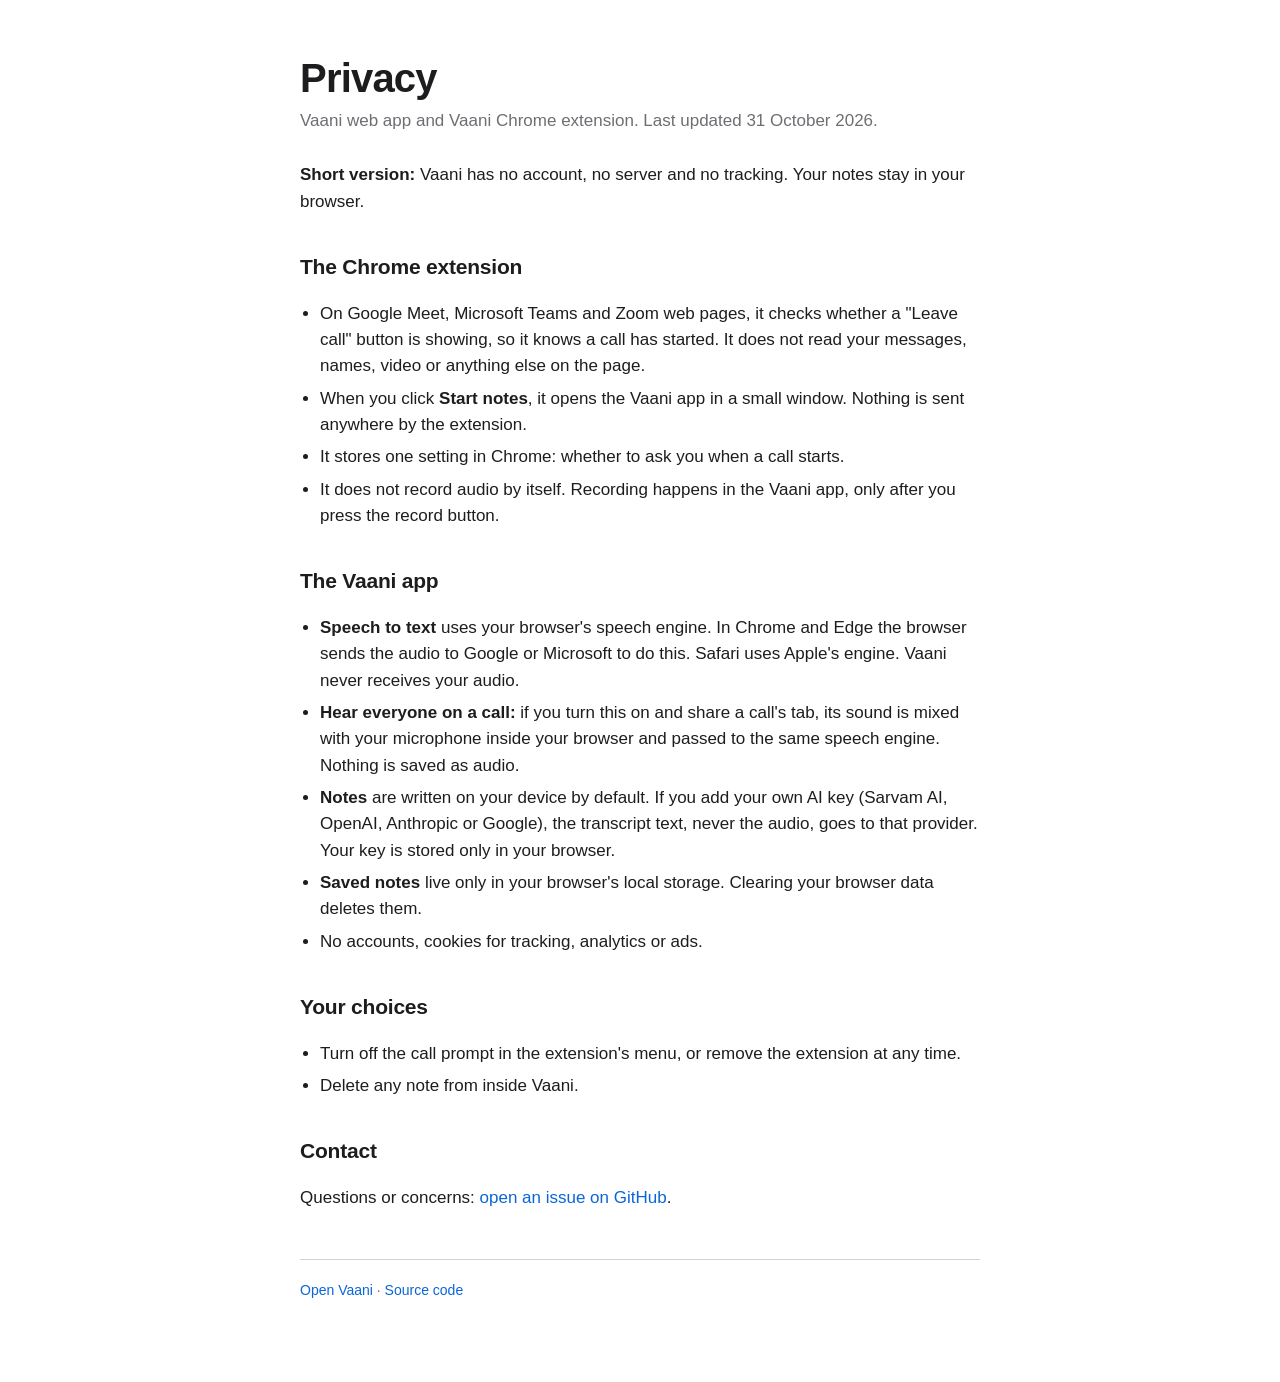
==== privacy.html @ 6e024aa8 "README: Chrome extension section, privacy page privacy.html is served at pradeep411.github.io/vaani/" ====
<!doctype html>
<html lang="en">
<head>
<meta charset="utf-8">
<meta name="viewport" content="width=device-width, initial-scale=1">
<title>Vaani Privacy</title>
<meta name="description" content="What the Vaani app and Chrome extension do with your data: no account, no server, no tracking.">
<link rel="icon" href="icons/icon.svg" type="image/svg+xml">
<style>
:root{--bg:#fff;--fg:#1d1d1f;--fg2:#6e6e73;--line:#d2d2d7;--tint:#0A66D8;color-scheme:light}
@media (prefers-color-scheme:dark){:root:not([data-theme="light"]){--bg:#000;--fg:#f5f5f7;--fg2:#a1a1a6;--line:#38383a;--tint:#3B8BFF;color-scheme:dark}}
:root[data-theme="dark"]{--bg:#000;--fg:#f5f5f7;--fg2:#a1a1a6;--line:#38383a;--tint:#3B8BFF;color-scheme:dark}
body{margin:0;background:var(--bg);color:var(--fg);font:400 17px/1.55 -apple-system,BlinkMacSystemFont,"SF Pro Text","Segoe UI",Roboto,sans-serif}
main{max-width:680px;margin:0 auto;padding:56px max(20px,env(safe-area-inset-right,0px)) 80px max(20px,env(safe-area-inset-left,0px))}
h1{font-size:40px;line-height:1.1;letter-spacing:-.02em;margin:0 0 8px;text-wrap:balance}
h2{font-size:21px;letter-spacing:-.01em;margin:36px 0 8px}
p,li{color:var(--fg)}.sub{color:var(--fg2);margin:0 0 28px}
ul{padding-left:20px}li{margin:6px 0}
a{color:var(--tint);text-decoration:none}a:hover{text-decoration:underline}
footer{margin-top:48px;padding-top:20px;border-top:1px solid var(--line);color:var(--fg2);font-size:14px}
</style>
</head>
<body>
<main>
<h1>Privacy</h1>
<p class="sub">Vaani web app and Vaani Chrome extension. Last updated 31 October 2026.</p>

<p><b>Short version:</b> Vaani has no account, no server and no tracking. Your notes stay in your browser.</p>

<h2>The Chrome extension</h2>
<ul>
<li>On Google Meet, Microsoft Teams and Zoom web pages, it checks whether a "Leave call" button is showing, so it knows a call has started. It does not read your messages, names, video or anything else on the page.</li>
<li>When you click <b>Start notes</b>, it opens the Vaani app in a small window. Nothing is sent anywhere by the extension.</li>
<li>It stores one setting in Chrome: whether to ask you when a call starts.</li>
<li>It does not record audio by itself. Recording happens in the Vaani app, only after you press the record button.</li>
</ul>

<h2>The Vaani app</h2>
<ul>
<li><b>Speech to text</b> uses your browser's speech engine. In Chrome and Edge the browser sends the audio to Google or Microsoft to do this. Safari uses Apple's engine. Vaani never receives your audio.</li>
<li><b>Hear everyone on a call:</b> if you turn this on and share a call's tab, its sound is mixed with your microphone inside your browser and passed to the same speech engine. Nothing is saved as audio.</li>
<li><b>Notes</b> are written on your device by default. If you add your own AI key (Sarvam AI, OpenAI, Anthropic or Google), the transcript text, never the audio, goes to that provider. Your key is stored only in your browser.</li>
<li><b>Saved notes</b> live only in your browser's local storage. Clearing your browser data deletes them.</li>
<li>No accounts, cookies for tracking, analytics or ads.</li>
</ul>

<h2>Your choices</h2>
<ul>
<li>Turn off the call prompt in the extension's menu, or remove the extension at any time.</li>
<li>Delete any note from inside Vaani.</li>
</ul>

<h2>Contact</h2>
<p>Questions or concerns: <a href="https://github.com/Pradeep411/vaani/issues" target="_blank" rel="noopener">open an issue on GitHub</a>.</p>

<footer><a href="./">Open Vaani</a> · <a href="https://github.com/Pradeep411/vaani" target="_blank" rel="noopener">Source code</a></footer>
</main>
</body>
</html>
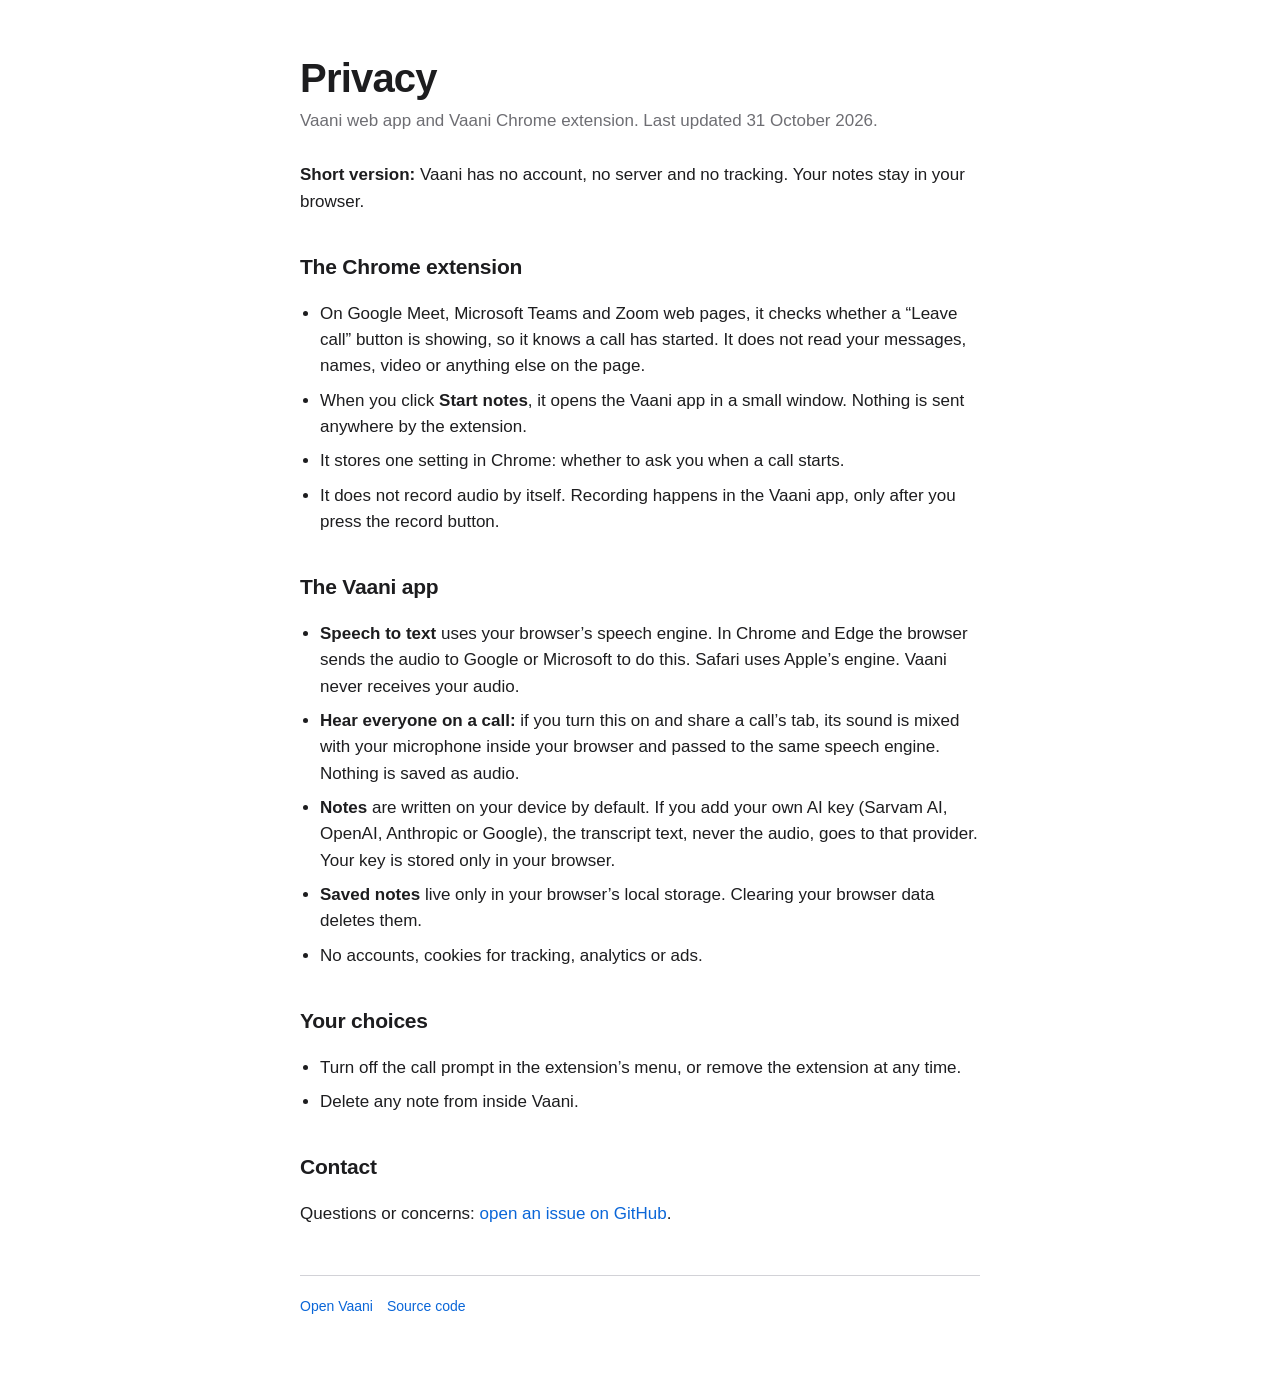
==== commit 0760dfa0: "Redesigned home: timeline to-dos, Ask, folders, follow-ups, crash recovery New home with a calm side" ====
--- a/privacy.html
+++ b/privacy.html
@@ -7,16 +7,21 @@
 <meta name="description" content="What the Vaani app and Chrome extension do with your data: no account, no server, no tracking.">
 <link rel="icon" href="icons/icon.svg" type="image/svg+xml">
 <style>
-:root{--bg:#fff;--fg:#1d1d1f;--fg2:#6e6e73;--line:#d2d2d7;--tint:#0A66D8;color-scheme:light}
-@media (prefers-color-scheme:dark){:root:not([data-theme="light"]){--bg:#000;--fg:#f5f5f7;--fg2:#a1a1a6;--line:#38383a;--tint:#3B8BFF;color-scheme:dark}}
-:root[data-theme="dark"]{--bg:#000;--fg:#f5f5f7;--fg2:#a1a1a6;--line:#38383a;--tint:#3B8BFF;color-scheme:dark}
+/* Hallmark · checked form · genre mm · shape: legal page, one column of plain prose · surface: absolute (iOS paper, #FFF light and #000 dark, the same as the app) · posture: restrained · nav: none · footer: two links · copy: plain sentence case */
+/* Hallmark · waive 7b · surface: absolute is stamped and every text pair passes 4.5:1 · the dark page is true black to match the app */
+/* Hallmark · dismissed 44b · a legal page has no hero to fill the fold · dismissed 44d · same reason · dismissed 58 · the policy needs every line it has */
+:root{--bg:#FFFFFF;--fg:#1D1D1F;--fg2:#6E6E73;--line:#D2D2D7;--tint:#0A66D8;color-scheme:light}
+@media (prefers-color-scheme:dark){:root:not([data-theme="light"]){--bg:#000000;--fg:#F5F5F7;--fg2:#A1A1A6;--line:#38383A;--tint:#3B8BFF;color-scheme:dark}}
+:root[data-theme="dark"]{--bg:#000000;--fg:#F5F5F7;--fg2:#A1A1A6;--line:#38383A;--tint:#3B8BFF;color-scheme:dark}
+html,body{overflow-x:clip}
 body{margin:0;background:var(--bg);color:var(--fg);font:400 17px/1.55 -apple-system,BlinkMacSystemFont,"SF Pro Text","Segoe UI",Roboto,sans-serif}
 main{max-width:680px;margin:0 auto;padding:56px max(20px,env(safe-area-inset-right,0px)) 80px max(20px,env(safe-area-inset-left,0px))}
 h1{font-size:40px;line-height:1.1;letter-spacing:-.02em;margin:0 0 8px;text-wrap:balance}
 h2{font-size:21px;letter-spacing:-.01em;margin:36px 0 8px}
 p,li{color:var(--fg)}.sub{color:var(--fg2);margin:0 0 28px}
-ul{padding-left:20px}li{margin:6px 0}
-a{color:var(--tint);text-decoration:none}a:hover{text-decoration:underline}
+ul{padding-left:20px}li{margin:8px 0}
+a{color:var(--tint);text-decoration:none;border-radius:4px}a:hover{text-decoration:underline}a:active{opacity:.7}
+a:focus-visible{outline:2px solid var(--tint);outline-offset:2px}
 footer{margin-top:48px;padding-top:20px;border-top:1px solid var(--line);color:var(--fg2);font-size:14px}
 </style>
 </head>
@@ -29,7 +34,7 @@
 
 <h2>The Chrome extension</h2>
 <ul>
-<li>On Google Meet, Microsoft Teams and Zoom web pages, it checks whether a "Leave call" button is showing, so it knows a call has started. It does not read your messages, names, video or anything else on the page.</li>
+<li>On Google Meet, Microsoft Teams and Zoom web pages, it checks whether a “Leave call” button is showing, so it knows a call has started. It does not read your messages, names, video or anything else on the page.</li>
 <li>When you click <b>Start notes</b>, it opens the Vaani app in a small window. Nothing is sent anywhere by the extension.</li>
 <li>It stores one setting in Chrome: whether to ask you when a call starts.</li>
 <li>It does not record audio by itself. Recording happens in the Vaani app, only after you press the record button.</li>
@@ -37,23 +42,23 @@
 
 <h2>The Vaani app</h2>
 <ul>
-<li><b>Speech to text</b> uses your browser's speech engine. In Chrome and Edge the browser sends the audio to Google or Microsoft to do this. Safari uses Apple's engine. Vaani never receives your audio.</li>
-<li><b>Hear everyone on a call:</b> if you turn this on and share a call's tab, its sound is mixed with your microphone inside your browser and passed to the same speech engine. Nothing is saved as audio.</li>
+<li><b>Speech to text</b> uses your browser’s speech engine. In Chrome and Edge the browser sends the audio to Google or Microsoft to do this. Safari uses Apple’s engine. Vaani never receives your audio.</li>
+<li><b>Hear everyone on a call:</b> if you turn this on and share a call’s tab, its sound is mixed with your microphone inside your browser and passed to the same speech engine. Nothing is saved as audio.</li>
 <li><b>Notes</b> are written on your device by default. If you add your own AI key (Sarvam AI, OpenAI, Anthropic or Google), the transcript text, never the audio, goes to that provider. Your key is stored only in your browser.</li>
-<li><b>Saved notes</b> live only in your browser's local storage. Clearing your browser data deletes them.</li>
+<li><b>Saved notes</b> live only in your browser’s local storage. Clearing your browser data deletes them.</li>
 <li>No accounts, cookies for tracking, analytics or ads.</li>
 </ul>
 
 <h2>Your choices</h2>
 <ul>
-<li>Turn off the call prompt in the extension's menu, or remove the extension at any time.</li>
+<li>Turn off the call prompt in the extension’s menu, or remove the extension at any time.</li>
 <li>Delete any note from inside Vaani.</li>
 </ul>
 
 <h2>Contact</h2>
 <p>Questions or concerns: <a href="https://github.com/Pradeep411/vaani/issues" target="_blank" rel="noopener">open an issue on GitHub</a>.</p>
 
-<footer><a href="./">Open Vaani</a> · <a href="https://github.com/Pradeep411/vaani" target="_blank" rel="noopener">Source code</a></footer>
+<footer><a href="./">Open Vaani</a>&emsp;<a href="https://github.com/Pradeep411/vaani" target="_blank" rel="noopener">Source code</a></footer>
 </main>
 </body>
 </html>
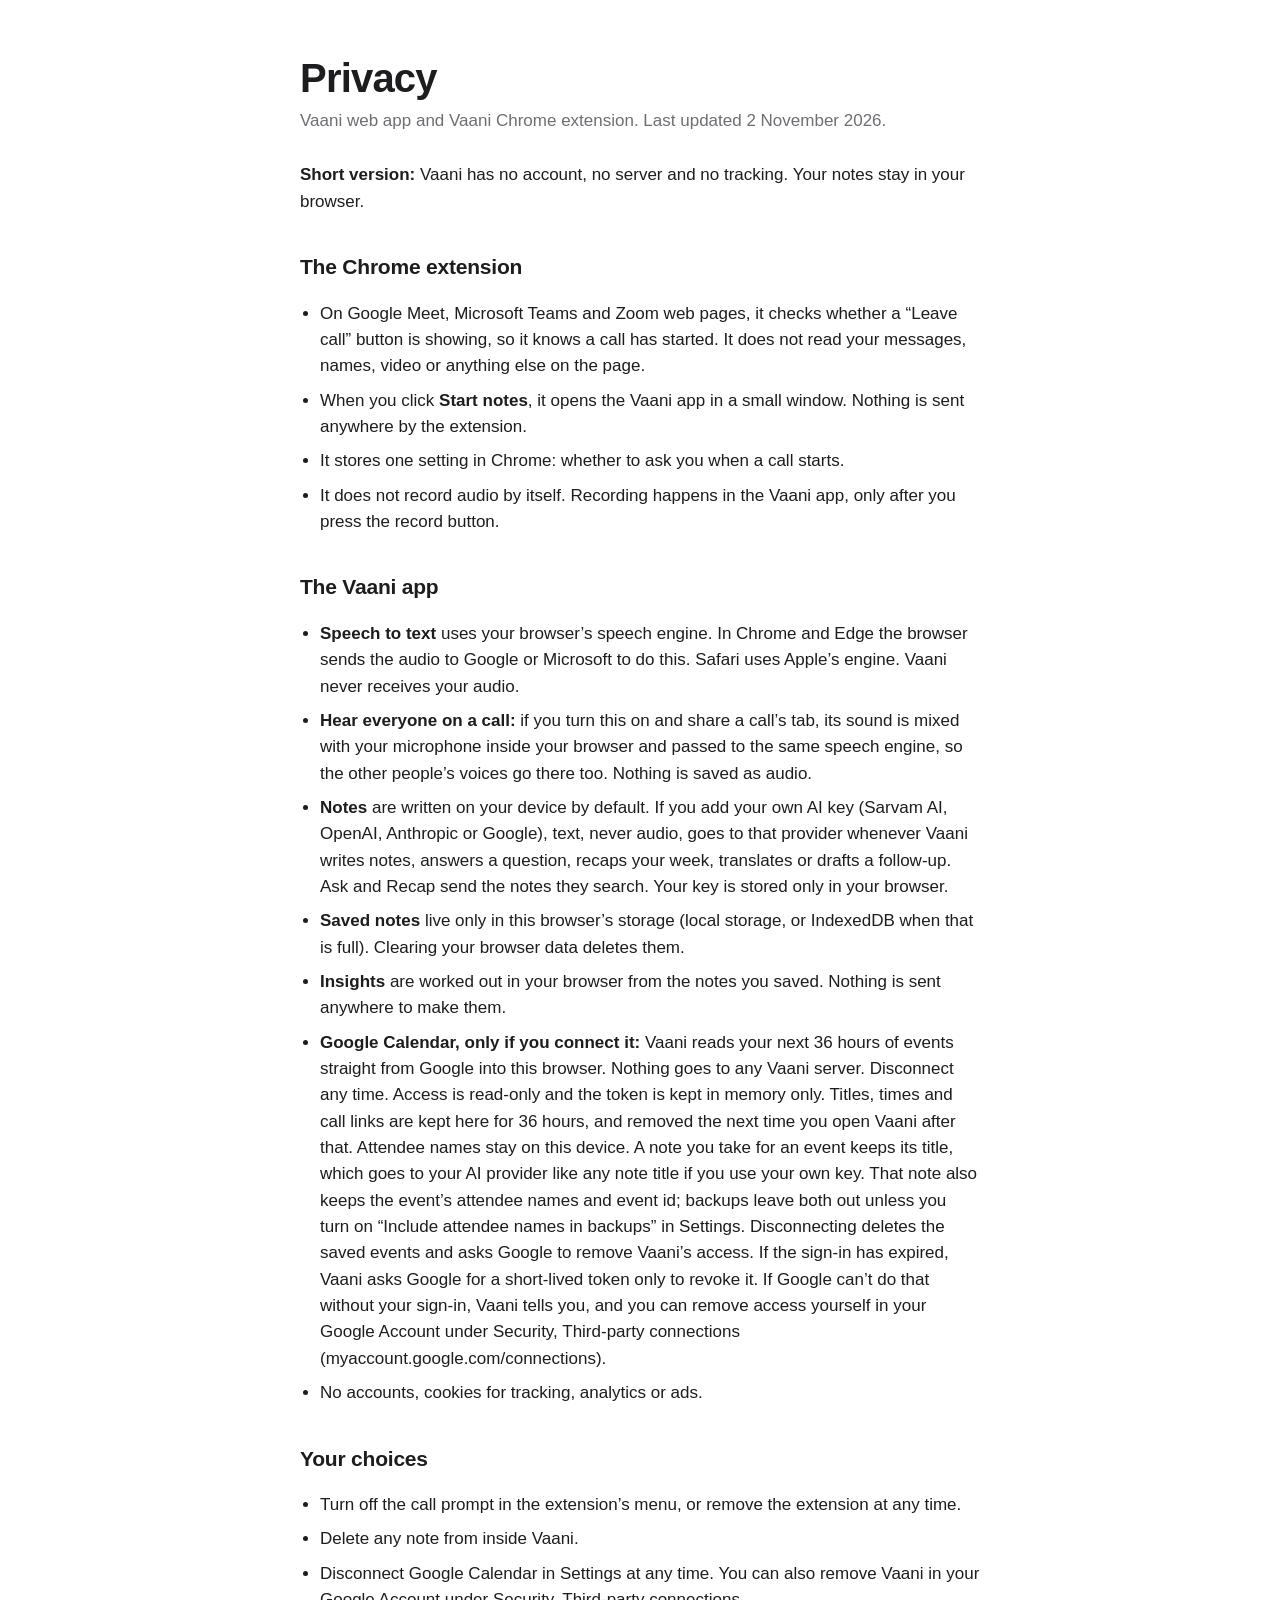
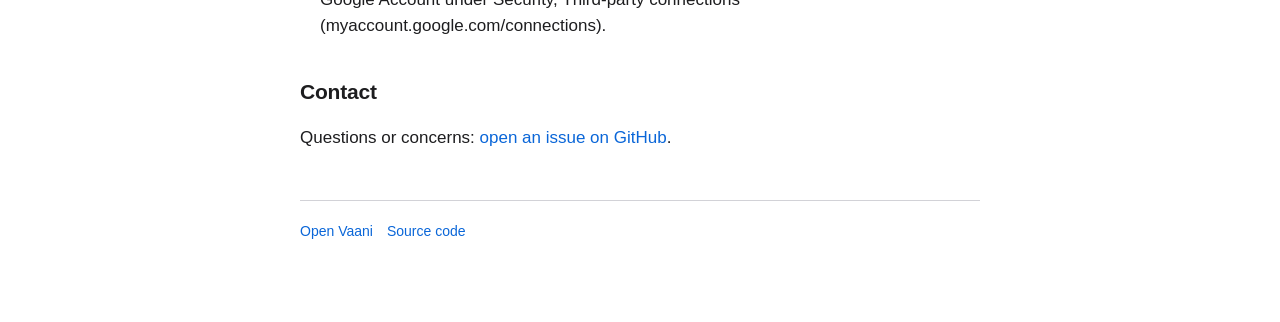
==== commit 0f2df838: "Vaani v2.2: Insights, Google Calendar, accounts (switched off), security fixes Adds Insights and rea" ====
--- a/privacy.html
+++ b/privacy.html
@@ -2,6 +2,7 @@
 <html lang="en">
 <head>
 <meta charset="utf-8">
+<meta http-equiv="Content-Security-Policy" content="default-src 'none'; style-src 'sha256-WLIrhz2q4yeurzG4mGNzLP/Fy2EqRPba47x8RvswAIw='; img-src 'self'; base-uri 'none'; form-action 'none'">
 <meta name="viewport" content="width=device-width, initial-scale=1">
 <title>Vaani Privacy</title>
 <meta name="description" content="What the Vaani app and Chrome extension do with your data: no account, no server, no tracking.">
@@ -9,7 +10,9 @@
 <style>
 /* Hallmark · checked form · genre mm · shape: legal page, one column of plain prose · surface: absolute (iOS paper, #FFF light and #000 dark, the same as the app) · posture: restrained · nav: none · footer: two links · copy: plain sentence case */
 /* Hallmark · waive 7b · surface: absolute is stamped and every text pair passes 4.5:1 · the dark page is true black to match the app */
-/* Hallmark · dismissed 44b · a legal page has no hero to fill the fold · dismissed 44d · same reason · dismissed 58 · the policy needs every line it has */
+/* Hallmark · dismissed 44b · a legal page has no hero to fill the fold */
+/* Hallmark · dismissed 44d · a legal page has no hero to fill the fold */
+/* Hallmark · dismissed 58 · a privacy policy needs every line it has, and v2.1 adds Insights and Google Calendar */
 :root{--bg:#FFFFFF;--fg:#1D1D1F;--fg2:#6E6E73;--line:#D2D2D7;--tint:#0A66D8;color-scheme:light}
 @media (prefers-color-scheme:dark){:root:not([data-theme="light"]){--bg:#000000;--fg:#F5F5F7;--fg2:#A1A1A6;--line:#38383A;--tint:#3B8BFF;color-scheme:dark}}
 :root[data-theme="dark"]{--bg:#000000;--fg:#F5F5F7;--fg2:#A1A1A6;--line:#38383A;--tint:#3B8BFF;color-scheme:dark}
@@ -28,7 +31,7 @@
 <body>
 <main>
 <h1>Privacy</h1>
-<p class="sub">Vaani web app and Vaani Chrome extension. Last updated 31 October 2026.</p>
+<p class="sub">Vaani web app and Vaani Chrome extension. Last updated 2 November 2026.</p>
 
 <p><b>Short version:</b> Vaani has no account, no server and no tracking. Your notes stay in your browser.</p>
 
@@ -43,9 +46,11 @@
 <h2>The Vaani app</h2>
 <ul>
 <li><b>Speech to text</b> uses your browser’s speech engine. In Chrome and Edge the browser sends the audio to Google or Microsoft to do this. Safari uses Apple’s engine. Vaani never receives your audio.</li>
-<li><b>Hear everyone on a call:</b> if you turn this on and share a call’s tab, its sound is mixed with your microphone inside your browser and passed to the same speech engine. Nothing is saved as audio.</li>
-<li><b>Notes</b> are written on your device by default. If you add your own AI key (Sarvam AI, OpenAI, Anthropic or Google), the transcript text, never the audio, goes to that provider. Your key is stored only in your browser.</li>
-<li><b>Saved notes</b> live only in your browser’s local storage. Clearing your browser data deletes them.</li>
+<li><b>Hear everyone on a call:</b> if you turn this on and share a call’s tab, its sound is mixed with your microphone inside your browser and passed to the same speech engine, so the other people’s voices go there too. Nothing is saved as audio.</li>
+<li><b>Notes</b> are written on your device by default. If you add your own AI key (Sarvam AI, OpenAI, Anthropic or Google), text, never audio, goes to that provider whenever Vaani writes notes, answers a question, recaps your week, translates or drafts a follow-up. Ask and Recap send the notes they search. Your key is stored only in your browser.</li>
+<li><b>Saved notes</b> live only in this browser’s storage (local storage, or IndexedDB when that is full). Clearing your browser data deletes them.</li>
+<li><b>Insights</b> are worked out in your browser from the notes you saved. Nothing is sent anywhere to make them.</li>
+<li><b>Google Calendar, only if you connect it:</b> Vaani reads your next 36 hours of events straight from Google into this browser. Nothing goes to any Vaani server. Disconnect any time. Access is read-only and the token is kept in memory only. Titles, times and call links are kept here for 36 hours, and removed the next time you open Vaani after that. Attendee names stay on this device. A note you take for an event keeps its title, which goes to your AI provider like any note title if you use your own key. That note also keeps the event’s attendee names and event id; backups leave both out unless you turn on “Include attendee names in backups” in Settings. Disconnecting deletes the saved events and asks Google to remove Vaani’s access. If the sign-in has expired, Vaani asks Google for a short-lived token only to revoke it. If Google can’t do that without your sign-in, Vaani tells you, and you can remove access yourself in your Google Account under Security, Third-party connections (myaccount.google.com/connections).</li>
 <li>No accounts, cookies for tracking, analytics or ads.</li>
 </ul>
 
@@ -53,6 +58,7 @@
 <ul>
 <li>Turn off the call prompt in the extension’s menu, or remove the extension at any time.</li>
 <li>Delete any note from inside Vaani.</li>
+<li>Disconnect Google Calendar in Settings at any time. You can also remove Vaani in your Google Account under Security, Third-party connections (myaccount.google.com/connections).</li>
 </ul>
 
 <h2>Contact</h2>
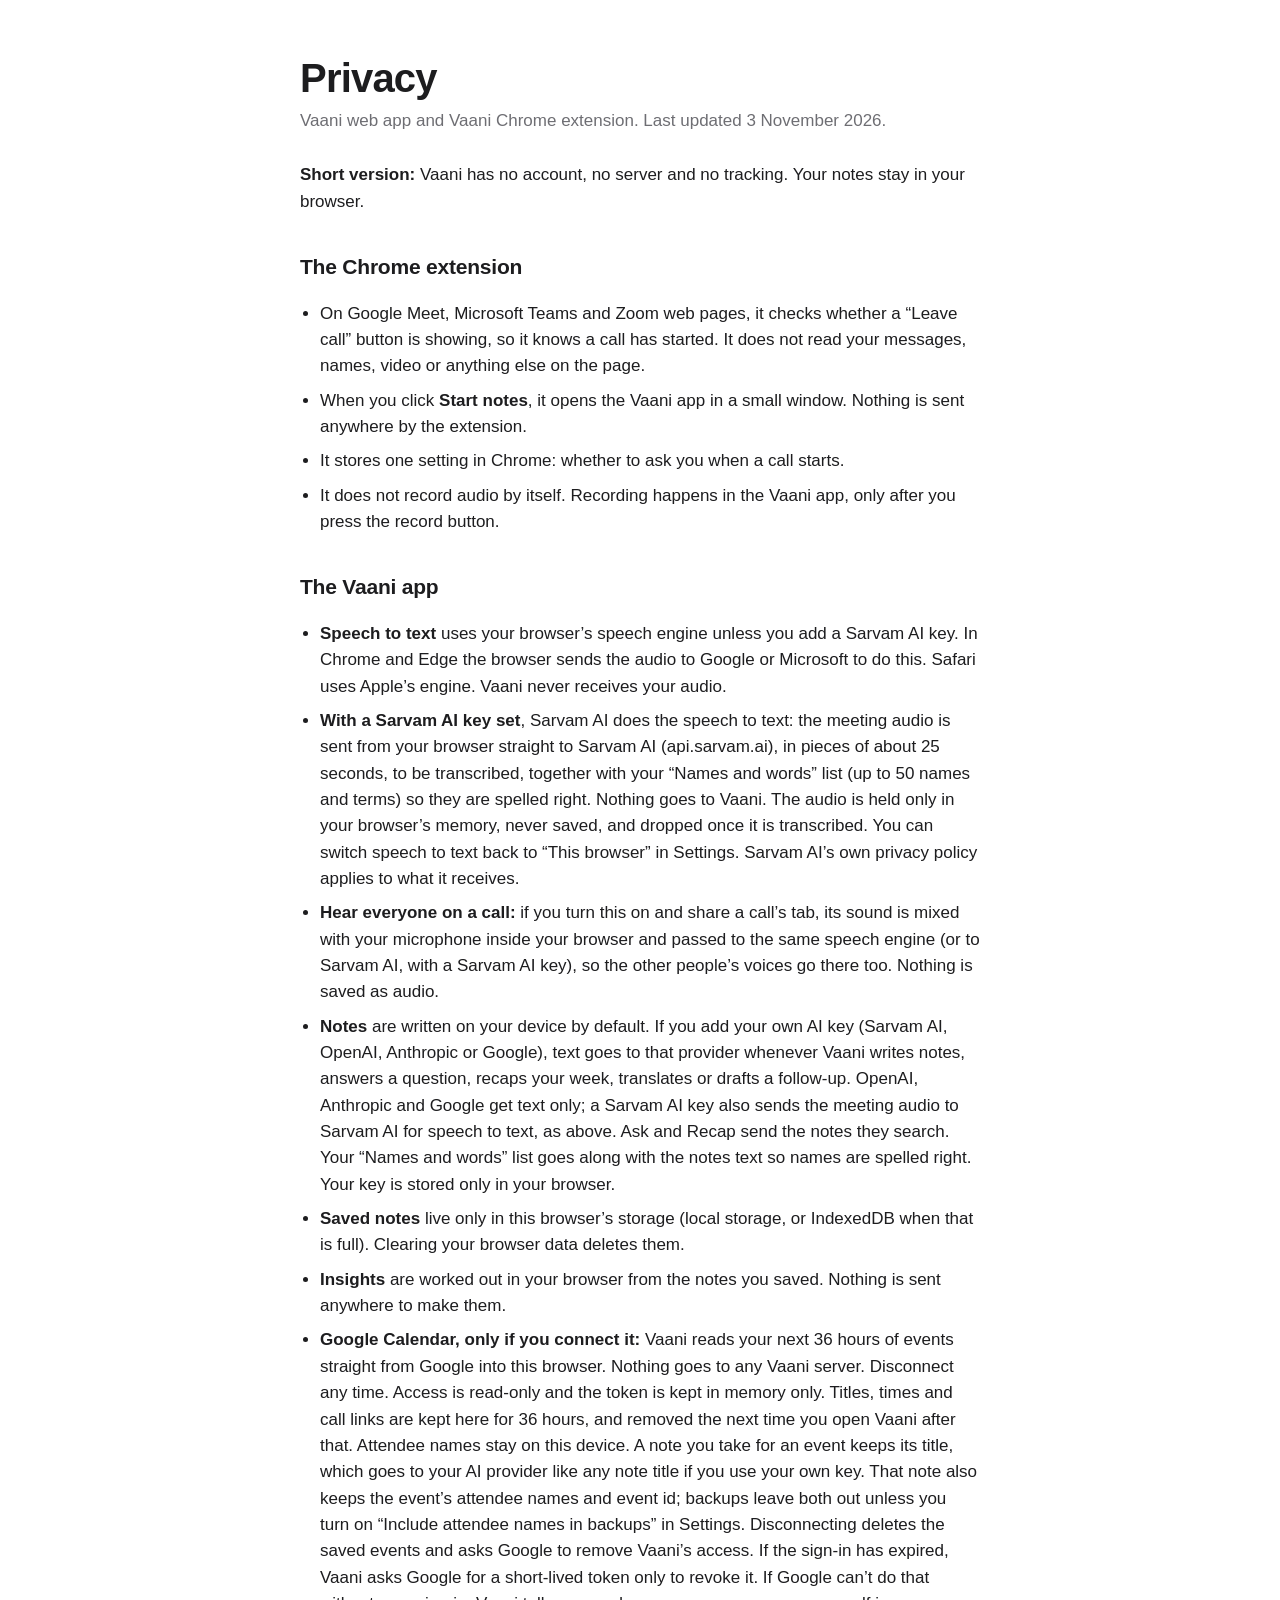
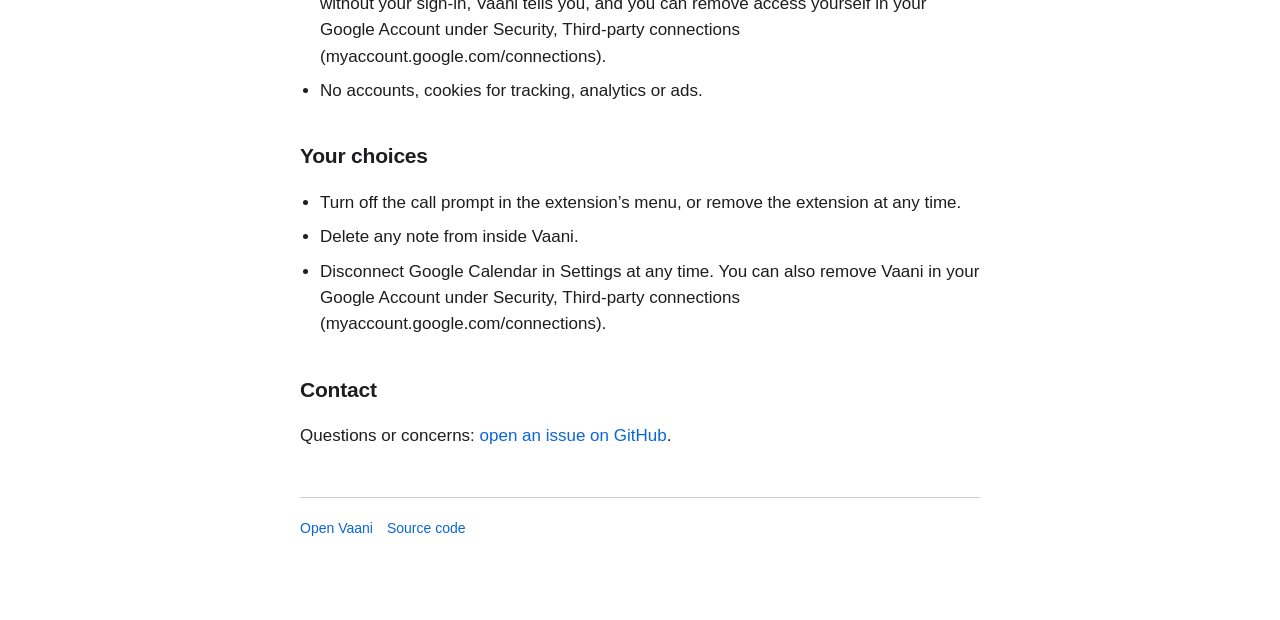
==== commit c28ab35c: "Vaani v2.3: Sarvam AI speech to text, no made-up notes, words-heard check" ====
--- a/privacy.html
+++ b/privacy.html
@@ -31,7 +31,7 @@
 <body>
 <main>
 <h1>Privacy</h1>
-<p class="sub">Vaani web app and Vaani Chrome extension. Last updated 2 November 2026.</p>
+<p class="sub">Vaani web app and Vaani Chrome extension. Last updated 3 November 2026.</p>
 
 <p><b>Short version:</b> Vaani has no account, no server and no tracking. Your notes stay in your browser.</p>
 
@@ -45,9 +45,10 @@
 
 <h2>The Vaani app</h2>
 <ul>
-<li><b>Speech to text</b> uses your browser’s speech engine. In Chrome and Edge the browser sends the audio to Google or Microsoft to do this. Safari uses Apple’s engine. Vaani never receives your audio.</li>
-<li><b>Hear everyone on a call:</b> if you turn this on and share a call’s tab, its sound is mixed with your microphone inside your browser and passed to the same speech engine, so the other people’s voices go there too. Nothing is saved as audio.</li>
-<li><b>Notes</b> are written on your device by default. If you add your own AI key (Sarvam AI, OpenAI, Anthropic or Google), text, never audio, goes to that provider whenever Vaani writes notes, answers a question, recaps your week, translates or drafts a follow-up. Ask and Recap send the notes they search. Your key is stored only in your browser.</li>
+<li><b>Speech to text</b> uses your browser’s speech engine unless you add a Sarvam AI key. In Chrome and Edge the browser sends the audio to Google or Microsoft to do this. Safari uses Apple’s engine. Vaani never receives your audio.</li>
+<li><b>With a Sarvam AI key set</b>, Sarvam AI does the speech to text: the meeting audio is sent from your browser straight to Sarvam AI (api.sarvam.ai), in pieces of about 25 seconds, to be transcribed, together with your “Names and words” list (up to 50 names and terms) so they are spelled right. Nothing goes to Vaani. The audio is held only in your browser’s memory, never saved, and dropped once it is transcribed. You can switch speech to text back to “This browser” in Settings. Sarvam AI’s own privacy policy applies to what it receives.</li>
+<li><b>Hear everyone on a call:</b> if you turn this on and share a call’s tab, its sound is mixed with your microphone inside your browser and passed to the same speech engine (or to Sarvam AI, with a Sarvam AI key), so the other people’s voices go there too. Nothing is saved as audio.</li>
+<li><b>Notes</b> are written on your device by default. If you add your own AI key (Sarvam AI, OpenAI, Anthropic or Google), text goes to that provider whenever Vaani writes notes, answers a question, recaps your week, translates or drafts a follow-up. OpenAI, Anthropic and Google get text only; a Sarvam AI key also sends the meeting audio to Sarvam AI for speech to text, as above. Ask and Recap send the notes they search. Your “Names and words” list goes along with the notes text so names are spelled right. Your key is stored only in your browser.</li>
 <li><b>Saved notes</b> live only in this browser’s storage (local storage, or IndexedDB when that is full). Clearing your browser data deletes them.</li>
 <li><b>Insights</b> are worked out in your browser from the notes you saved. Nothing is sent anywhere to make them.</li>
 <li><b>Google Calendar, only if you connect it:</b> Vaani reads your next 36 hours of events straight from Google into this browser. Nothing goes to any Vaani server. Disconnect any time. Access is read-only and the token is kept in memory only. Titles, times and call links are kept here for 36 hours, and removed the next time you open Vaani after that. Attendee names stay on this device. A note you take for an event keeps its title, which goes to your AI provider like any note title if you use your own key. That note also keeps the event’s attendee names and event id; backups leave both out unless you turn on “Include attendee names in backups” in Settings. Disconnecting deletes the saved events and asks Google to remove Vaani’s access. If the sign-in has expired, Vaani asks Google for a short-lived token only to revoke it. If Google can’t do that without your sign-in, Vaani tells you, and you can remove access yourself in your Google Account under Security, Third-party connections (myaccount.google.com/connections).</li>
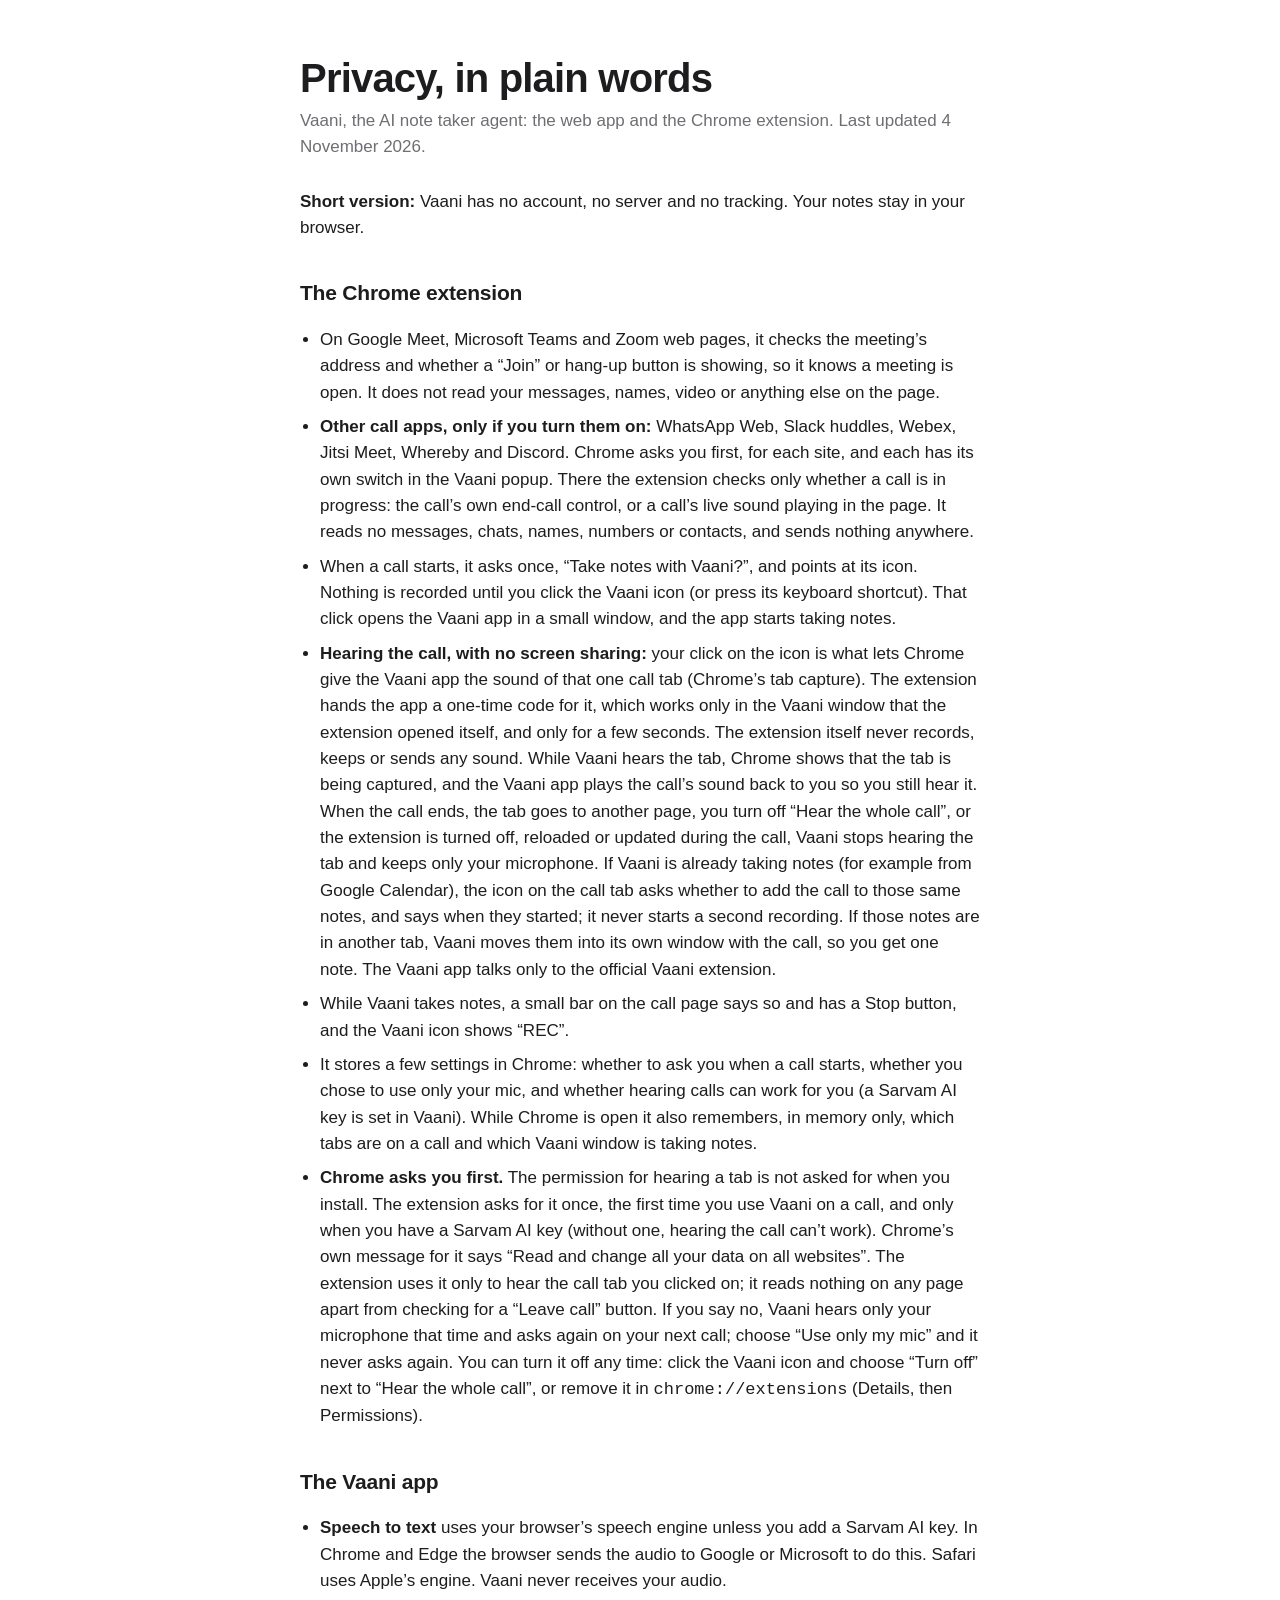
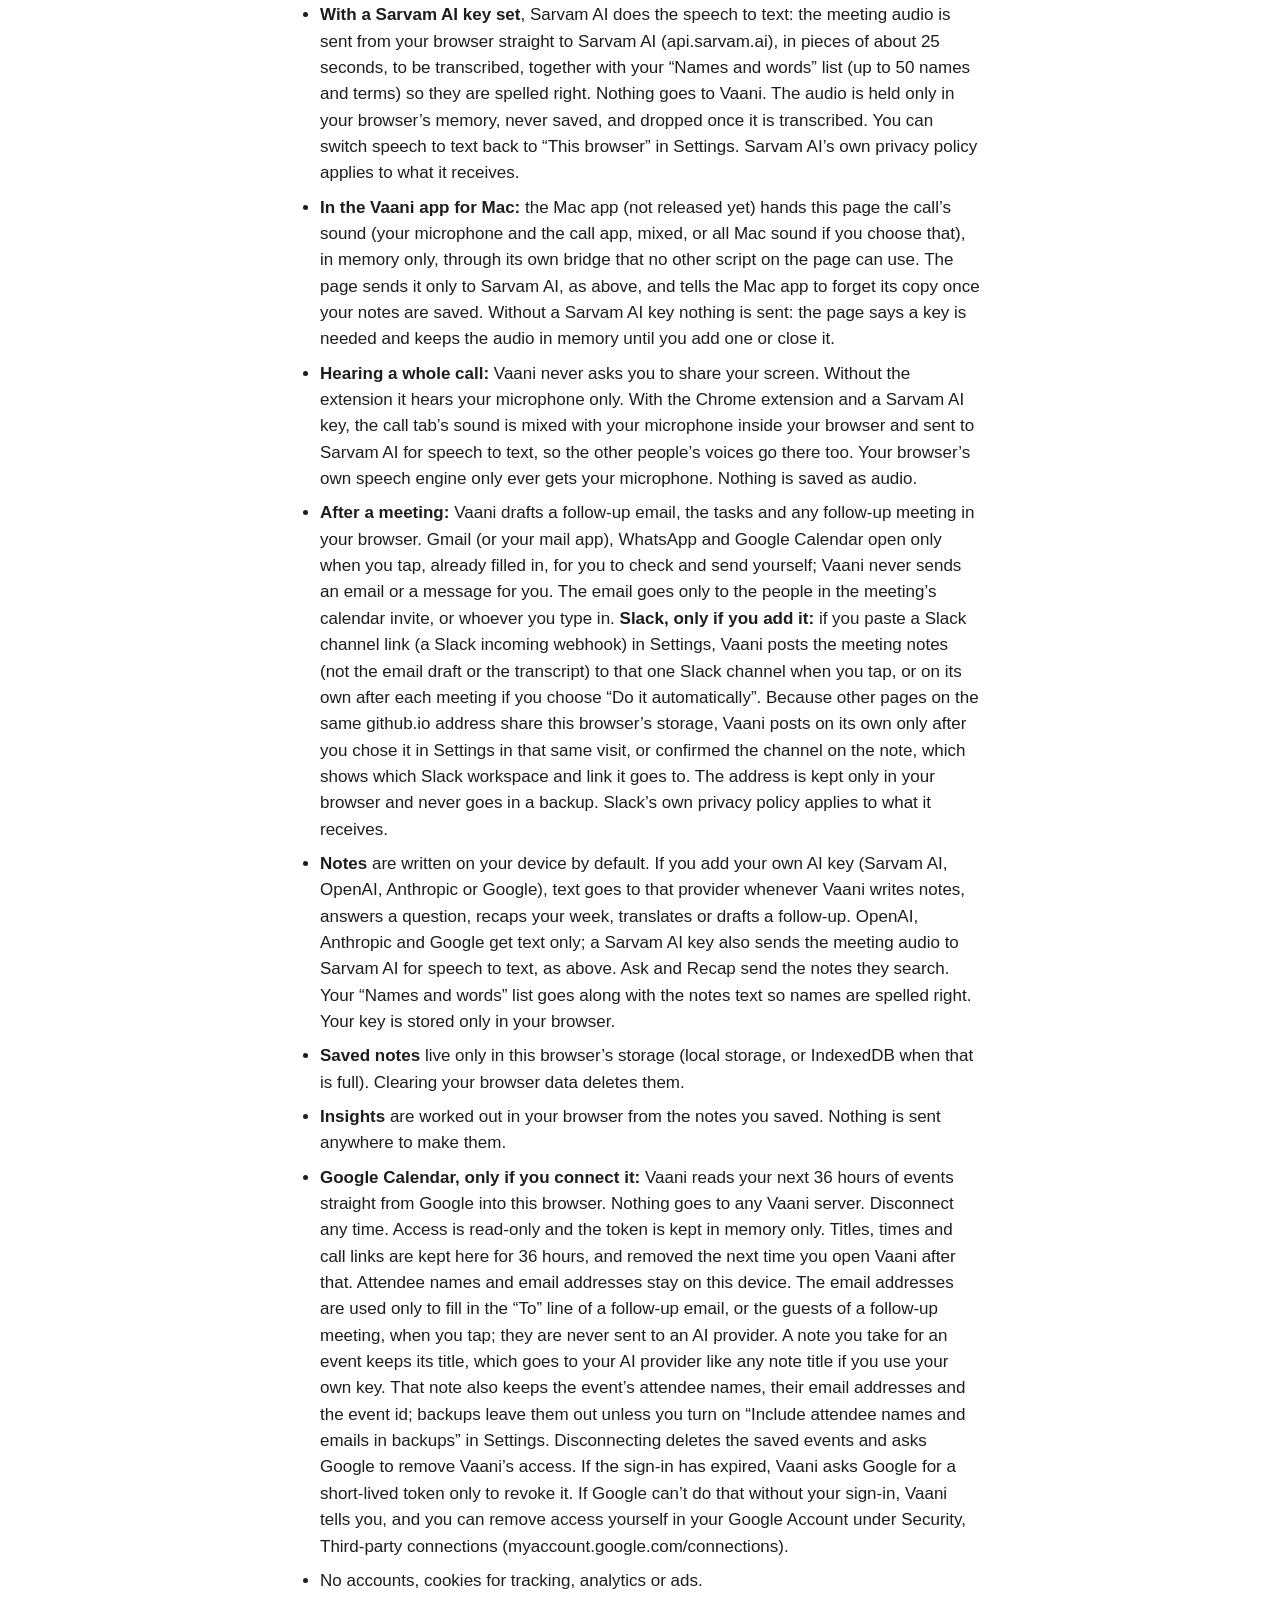
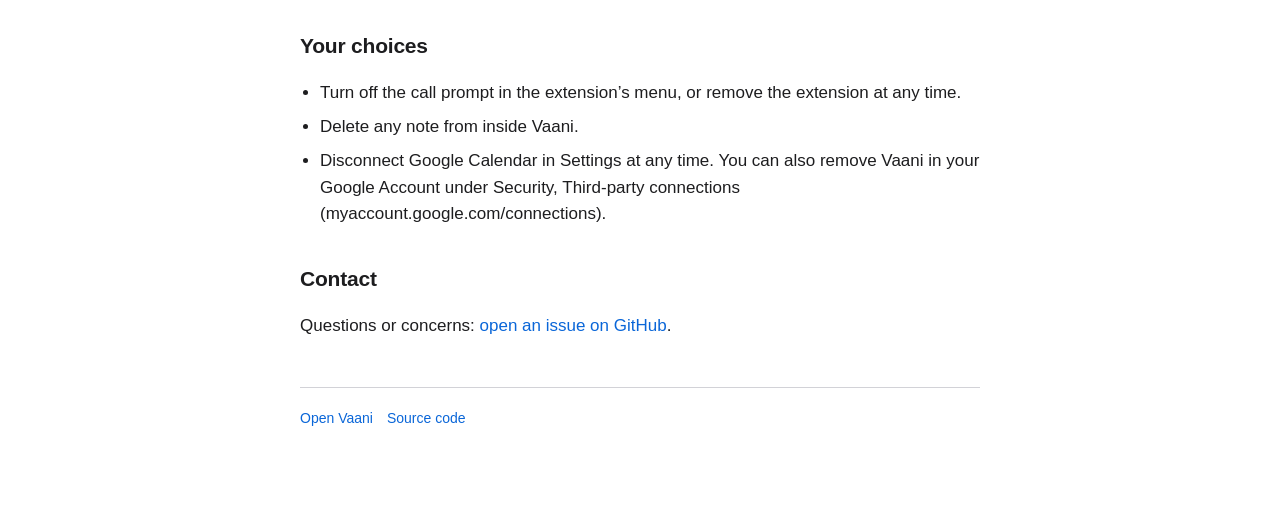
==== commit 6c5b45cf: "Vaani v2.4: AI Note Taker Agent, Chrome Web Store ID, security and design fixes 9 fix rounds, each c" ====
--- a/privacy.html
+++ b/privacy.html
@@ -4,8 +4,8 @@
 <meta charset="utf-8">
 <meta http-equiv="Content-Security-Policy" content="default-src 'none'; style-src 'sha256-WLIrhz2q4yeurzG4mGNzLP/Fy2EqRPba47x8RvswAIw='; img-src 'self'; base-uri 'none'; form-action 'none'">
 <meta name="viewport" content="width=device-width, initial-scale=1">
-<title>Vaani Privacy</title>
-<meta name="description" content="What the Vaani app and Chrome extension do with your data: no account, no server, no tracking.">
+<title>Vaani: AI Note Taker Agent, privacy</title>
+<meta name="description" content="What Vaani: AI Note Taker Agent (the app and its Chrome extension) does with your data: no account, no server, no tracking.">
 <link rel="icon" href="icons/icon.svg" type="image/svg+xml">
 <style>
 /* Hallmark · checked form · genre mm · shape: legal page, one column of plain prose · surface: absolute (iOS paper, #FFF light and #000 dark, the same as the app) · posture: restrained · nav: none · footer: two links · copy: plain sentence case */
@@ -30,28 +30,33 @@
 </head>
 <body>
 <main>
-<h1>Privacy</h1>
-<p class="sub">Vaani web app and Vaani Chrome extension. Last updated 3 November 2026.</p>
+<h1>Privacy, in plain words</h1>
+<p class="sub">Vaani, the AI note taker agent: the web app and the Chrome extension. Last updated 4 November 2026.</p>
 
 <p><b>Short version:</b> Vaani has no account, no server and no tracking. Your notes stay in your browser.</p>
 
 <h2>The Chrome extension</h2>
 <ul>
-<li>On Google Meet, Microsoft Teams and Zoom web pages, it checks whether a “Leave call” button is showing, so it knows a call has started. It does not read your messages, names, video or anything else on the page.</li>
-<li>When you click <b>Start notes</b>, it opens the Vaani app in a small window. Nothing is sent anywhere by the extension.</li>
-<li>It stores one setting in Chrome: whether to ask you when a call starts.</li>
-<li>It does not record audio by itself. Recording happens in the Vaani app, only after you press the record button.</li>
+<li>On Google Meet, Microsoft Teams and Zoom web pages, it checks the meeting’s address and whether a “Join” or hang-up button is showing, so it knows a meeting is open. It does not read your messages, names, video or anything else on the page.</li>
+<li><b>Other call apps, only if you turn them on:</b> WhatsApp Web, Slack huddles, Webex, Jitsi Meet, Whereby and Discord. Chrome asks you first, for each site, and each has its own switch in the Vaani popup. There the extension checks only whether a call is in progress: the call’s own end-call control, or a call’s live sound playing in the page. It reads no messages, chats, names, numbers or contacts, and sends nothing anywhere.</li>
+<li>When a call starts, it asks once, “Take notes with Vaani?”, and points at its icon. Nothing is recorded until you click the Vaani icon (or press its keyboard shortcut). That click opens the Vaani app in a small window, and the app starts taking notes.</li>
+<li><b>Hearing the call, with no screen sharing:</b> your click on the icon is what lets Chrome give the Vaani app the sound of that one call tab (Chrome’s tab capture). The extension hands the app a one-time code for it, which works only in the Vaani window that the extension opened itself, and only for a few seconds. The extension itself never records, keeps or sends any sound. While Vaani hears the tab, Chrome shows that the tab is being captured, and the Vaani app plays the call’s sound back to you so you still hear it. When the call ends, the tab goes to another page, you turn off “Hear the whole call”, or the extension is turned off, reloaded or updated during the call, Vaani stops hearing the tab and keeps only your microphone. If Vaani is already taking notes (for example from Google Calendar), the icon on the call tab asks whether to add the call to those same notes, and says when they started; it never starts a second recording. If those notes are in another tab, Vaani moves them into its own window with the call, so you get one note. The Vaani app talks only to the official Vaani extension.</li>
+<li>While Vaani takes notes, a small bar on the call page says so and has a Stop button, and the Vaani icon shows “REC”.</li>
+<li>It stores a few settings in Chrome: whether to ask you when a call starts, whether you chose to use only your mic, and whether hearing calls can work for you (a Sarvam AI key is set in Vaani). While Chrome is open it also remembers, in memory only, which tabs are on a call and which Vaani window is taking notes.</li>
+<li><b>Chrome asks you first.</b> The permission for hearing a tab is not asked for when you install. The extension asks for it once, the first time you use Vaani on a call, and only when you have a Sarvam AI key (without one, hearing the call can’t work). Chrome’s own message for it says “Read and change all your data on all websites”. The extension uses it only to hear the call tab you clicked on; it reads nothing on any page apart from checking for a “Leave call” button. If you say no, Vaani hears only your microphone that time and asks again on your next call; choose “Use only my mic” and it never asks again. You can turn it off any time: click the Vaani icon and choose “Turn off” next to “Hear the whole call”, or remove it in <code>chrome://extensions</code> (Details, then Permissions).</li>
 </ul>
 
 <h2>The Vaani app</h2>
 <ul>
 <li><b>Speech to text</b> uses your browser’s speech engine unless you add a Sarvam AI key. In Chrome and Edge the browser sends the audio to Google or Microsoft to do this. Safari uses Apple’s engine. Vaani never receives your audio.</li>
 <li><b>With a Sarvam AI key set</b>, Sarvam AI does the speech to text: the meeting audio is sent from your browser straight to Sarvam AI (api.sarvam.ai), in pieces of about 25 seconds, to be transcribed, together with your “Names and words” list (up to 50 names and terms) so they are spelled right. Nothing goes to Vaani. The audio is held only in your browser’s memory, never saved, and dropped once it is transcribed. You can switch speech to text back to “This browser” in Settings. Sarvam AI’s own privacy policy applies to what it receives.</li>
-<li><b>Hear everyone on a call:</b> if you turn this on and share a call’s tab, its sound is mixed with your microphone inside your browser and passed to the same speech engine (or to Sarvam AI, with a Sarvam AI key), so the other people’s voices go there too. Nothing is saved as audio.</li>
+<li><b>In the Vaani app for Mac:</b> the Mac app (not released yet) hands this page the call’s sound (your microphone and the call app, mixed, or all Mac sound if you choose that), in memory only, through its own bridge that no other script on the page can use. The page sends it only to Sarvam AI, as above, and tells the Mac app to forget its copy once your notes are saved. Without a Sarvam AI key nothing is sent: the page says a key is needed and keeps the audio in memory until you add one or close it.</li>
+<li><b>Hearing a whole call:</b> Vaani never asks you to share your screen. Without the extension it hears your microphone only. With the Chrome extension and a Sarvam AI key, the call tab’s sound is mixed with your microphone inside your browser and sent to Sarvam AI for speech to text, so the other people’s voices go there too. Your browser’s own speech engine only ever gets your microphone. Nothing is saved as audio.</li>
+<li><b>After a meeting:</b> Vaani drafts a follow-up email, the tasks and any follow-up meeting in your browser. Gmail (or your mail app), WhatsApp and Google Calendar open only when you tap, already filled in, for you to check and send yourself; Vaani never sends an email or a message for you. The email goes only to the people in the meeting’s calendar invite, or whoever you type in. <b>Slack, only if you add it:</b> if you paste a Slack channel link (a Slack incoming webhook) in Settings, Vaani posts the meeting notes (not the email draft or the transcript) to that one Slack channel when you tap, or on its own after each meeting if you choose “Do it automatically”. Because other pages on the same github.io address share this browser’s storage, Vaani posts on its own only after you chose it in Settings in that same visit, or confirmed the channel on the note, which shows which Slack workspace and link it goes to. The address is kept only in your browser and never goes in a backup. Slack’s own privacy policy applies to what it receives.</li>
 <li><b>Notes</b> are written on your device by default. If you add your own AI key (Sarvam AI, OpenAI, Anthropic or Google), text goes to that provider whenever Vaani writes notes, answers a question, recaps your week, translates or drafts a follow-up. OpenAI, Anthropic and Google get text only; a Sarvam AI key also sends the meeting audio to Sarvam AI for speech to text, as above. Ask and Recap send the notes they search. Your “Names and words” list goes along with the notes text so names are spelled right. Your key is stored only in your browser.</li>
 <li><b>Saved notes</b> live only in this browser’s storage (local storage, or IndexedDB when that is full). Clearing your browser data deletes them.</li>
 <li><b>Insights</b> are worked out in your browser from the notes you saved. Nothing is sent anywhere to make them.</li>
-<li><b>Google Calendar, only if you connect it:</b> Vaani reads your next 36 hours of events straight from Google into this browser. Nothing goes to any Vaani server. Disconnect any time. Access is read-only and the token is kept in memory only. Titles, times and call links are kept here for 36 hours, and removed the next time you open Vaani after that. Attendee names stay on this device. A note you take for an event keeps its title, which goes to your AI provider like any note title if you use your own key. That note also keeps the event’s attendee names and event id; backups leave both out unless you turn on “Include attendee names in backups” in Settings. Disconnecting deletes the saved events and asks Google to remove Vaani’s access. If the sign-in has expired, Vaani asks Google for a short-lived token only to revoke it. If Google can’t do that without your sign-in, Vaani tells you, and you can remove access yourself in your Google Account under Security, Third-party connections (myaccount.google.com/connections).</li>
+<li><b>Google Calendar, only if you connect it:</b> Vaani reads your next 36 hours of events straight from Google into this browser. Nothing goes to any Vaani server. Disconnect any time. Access is read-only and the token is kept in memory only. Titles, times and call links are kept here for 36 hours, and removed the next time you open Vaani after that. Attendee names and email addresses stay on this device. The email addresses are used only to fill in the “To” line of a follow-up email, or the guests of a follow-up meeting, when you tap; they are never sent to an AI provider. A note you take for an event keeps its title, which goes to your AI provider like any note title if you use your own key. That note also keeps the event’s attendee names, their email addresses and the event id; backups leave them out unless you turn on “Include attendee names and emails in backups” in Settings. Disconnecting deletes the saved events and asks Google to remove Vaani’s access. If the sign-in has expired, Vaani asks Google for a short-lived token only to revoke it. If Google can’t do that without your sign-in, Vaani tells you, and you can remove access yourself in your Google Account under Security, Third-party connections (myaccount.google.com/connections).</li>
 <li>No accounts, cookies for tracking, analytics or ads.</li>
 </ul>
 
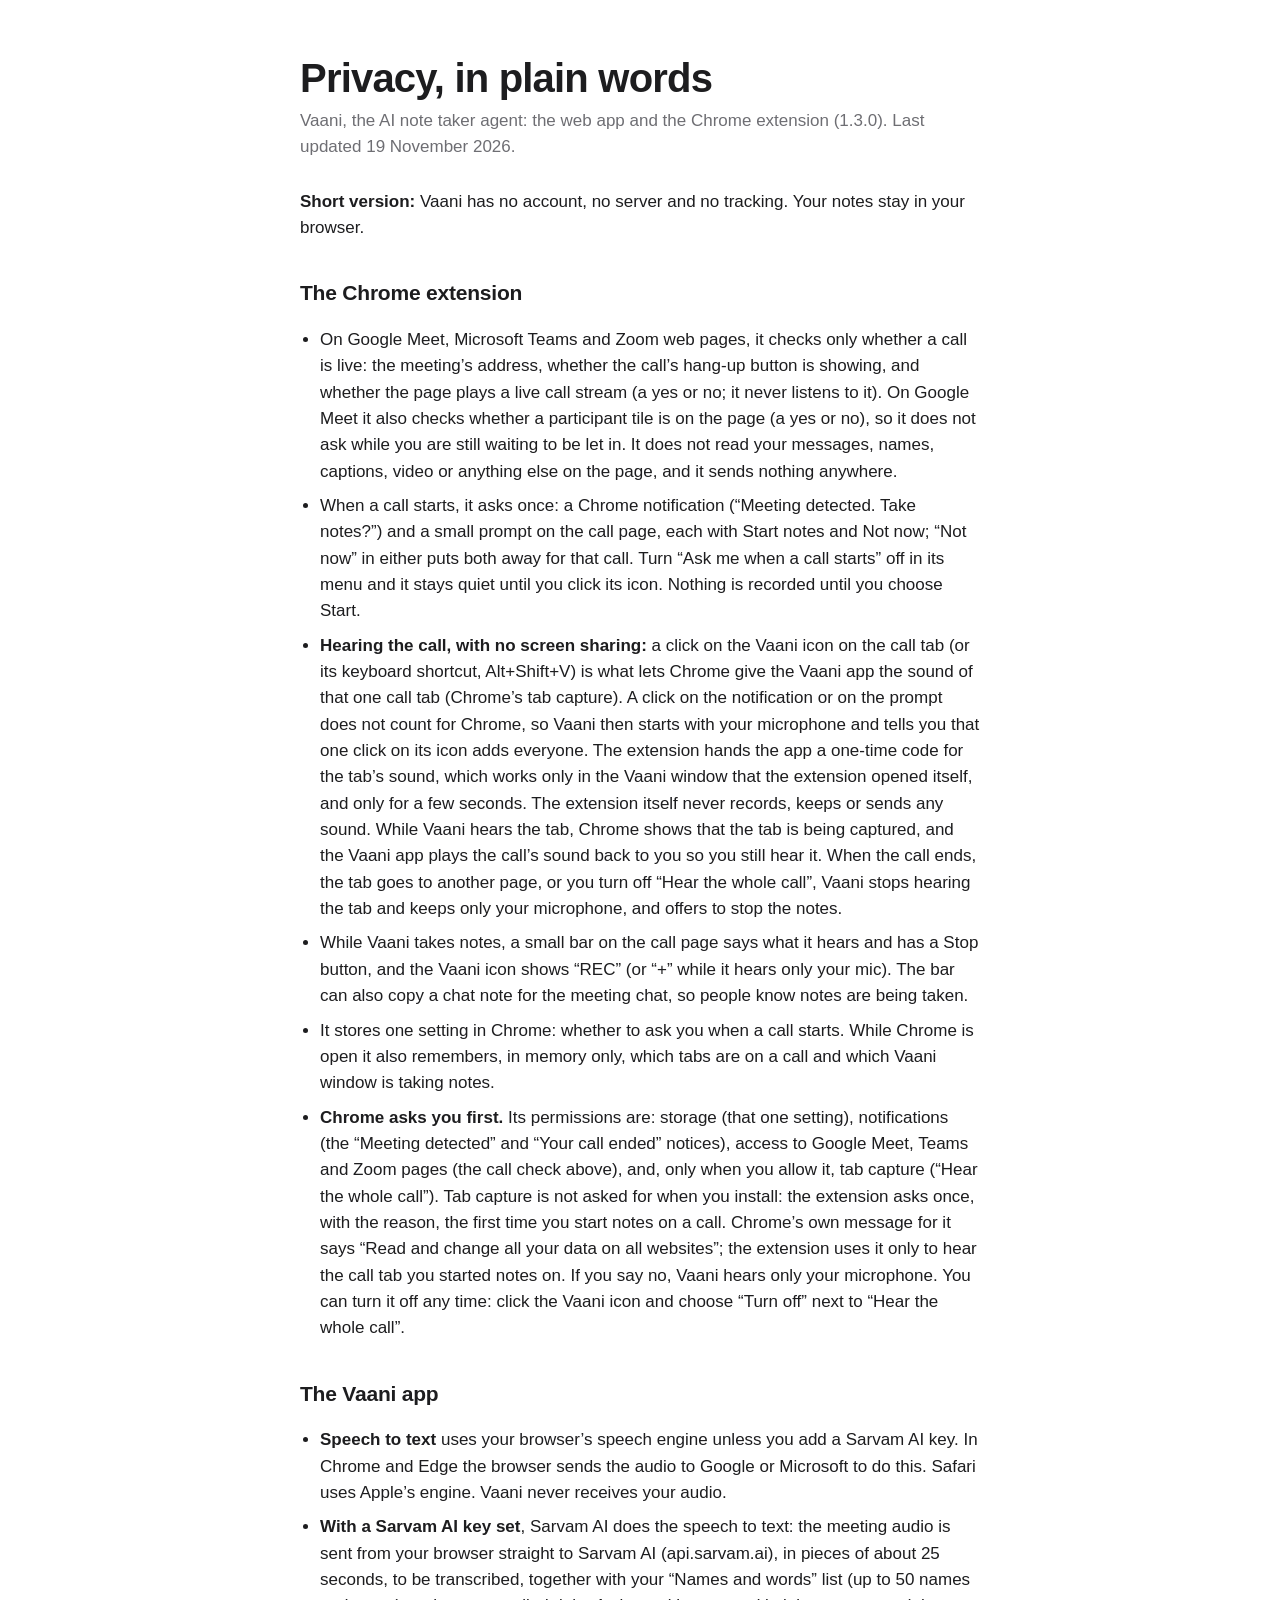
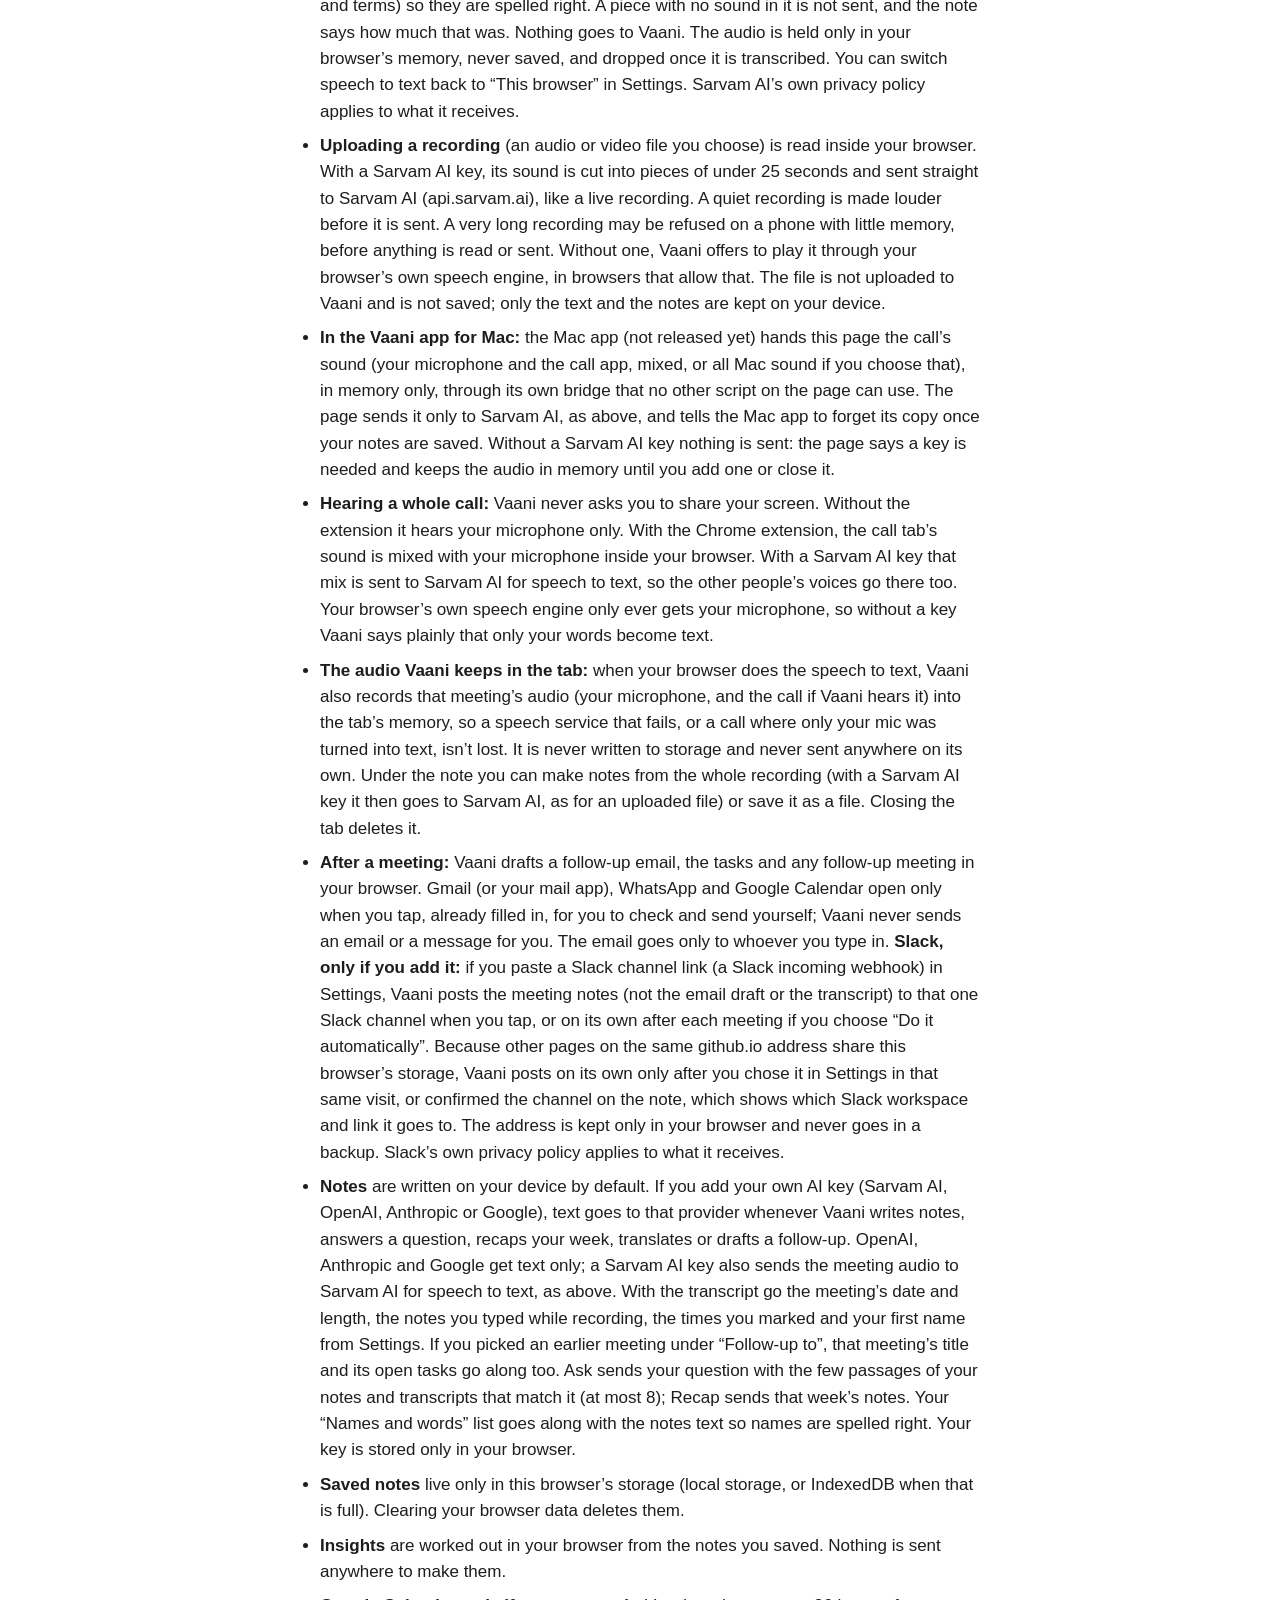
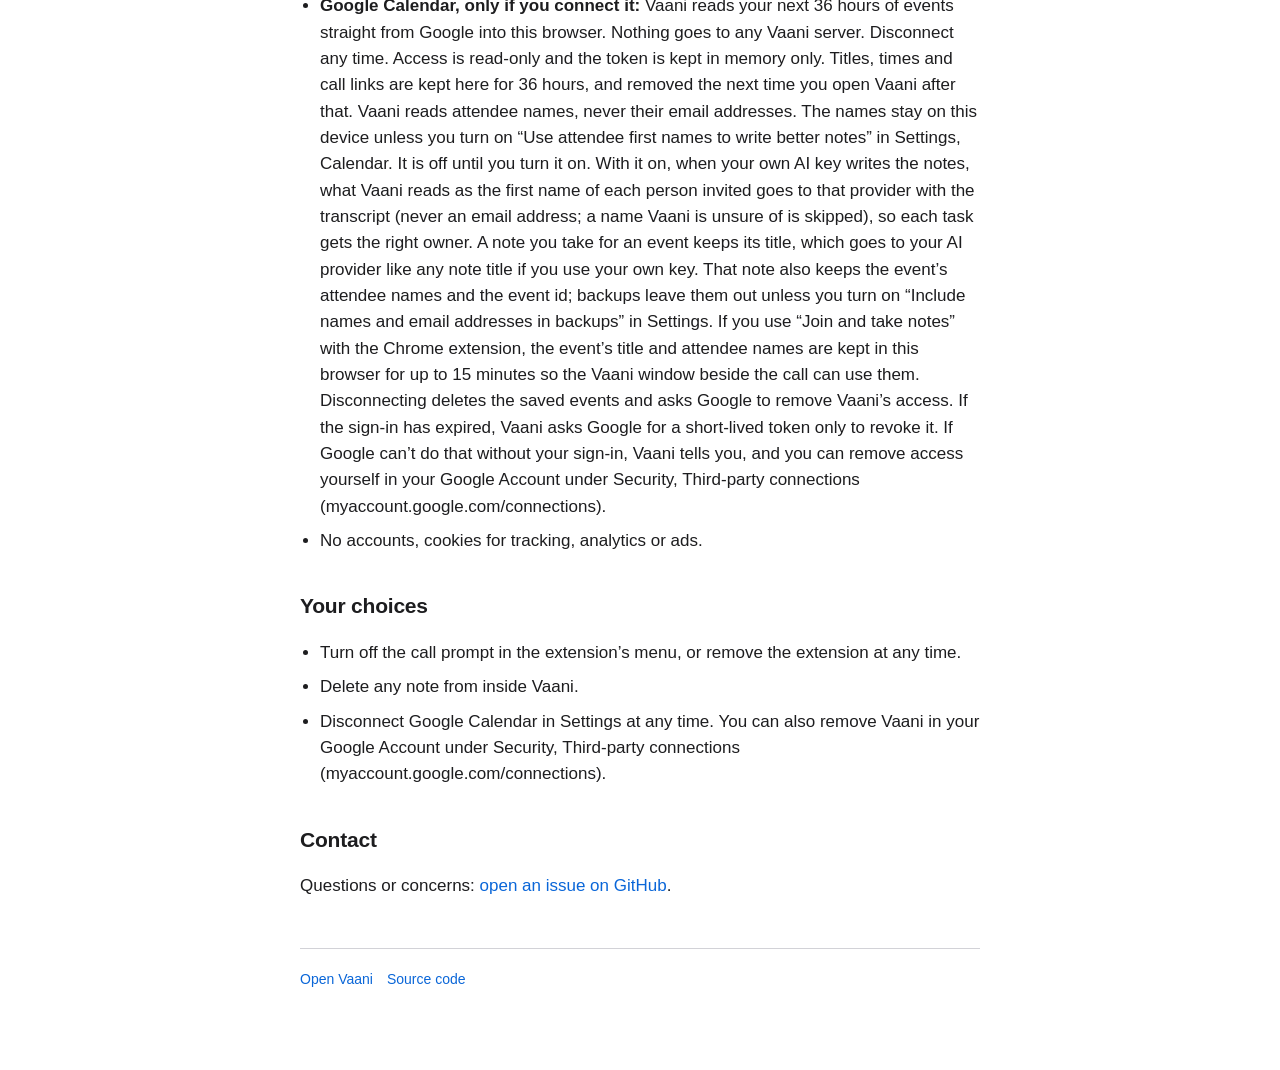
==== commit 3e1a3f94: "Vaani 2.8 and extension 1.3.0: My notes pane, source time chips, Ask across meetings, checked owners" ====
--- a/privacy.html
+++ b/privacy.html
@@ -31,32 +31,33 @@
 <body>
 <main>
 <h1>Privacy, in plain words</h1>
-<p class="sub">Vaani, the AI note taker agent: the web app and the Chrome extension. Last updated 4 November 2026.</p>
+<p class="sub">Vaani, the AI note taker agent: the web app and the Chrome extension (1.3.0). Last updated 19 November 2026.</p>
 
 <p><b>Short version:</b> Vaani has no account, no server and no tracking. Your notes stay in your browser.</p>
 
 <h2>The Chrome extension</h2>
 <ul>
-<li>On Google Meet, Microsoft Teams and Zoom web pages, it checks the meeting’s address and whether a “Join” or hang-up button is showing, so it knows a meeting is open. It does not read your messages, names, video or anything else on the page.</li>
-<li><b>Other call apps, only if you turn them on:</b> WhatsApp Web, Slack huddles, Webex, Jitsi Meet, Whereby and Discord. Chrome asks you first, for each site, and each has its own switch in the Vaani popup. There the extension checks only whether a call is in progress: the call’s own end-call control, or a call’s live sound playing in the page. It reads no messages, chats, names, numbers or contacts, and sends nothing anywhere.</li>
-<li>When a call starts, it asks once, “Take notes with Vaani?”, and points at its icon. Nothing is recorded until you click the Vaani icon (or press its keyboard shortcut). That click opens the Vaani app in a small window, and the app starts taking notes.</li>
-<li><b>Hearing the call, with no screen sharing:</b> your click on the icon is what lets Chrome give the Vaani app the sound of that one call tab (Chrome’s tab capture). The extension hands the app a one-time code for it, which works only in the Vaani window that the extension opened itself, and only for a few seconds. The extension itself never records, keeps or sends any sound. While Vaani hears the tab, Chrome shows that the tab is being captured, and the Vaani app plays the call’s sound back to you so you still hear it. When the call ends, the tab goes to another page, you turn off “Hear the whole call”, or the extension is turned off, reloaded or updated during the call, Vaani stops hearing the tab and keeps only your microphone. If Vaani is already taking notes (for example from Google Calendar), the icon on the call tab asks whether to add the call to those same notes, and says when they started; it never starts a second recording. If those notes are in another tab, Vaani moves them into its own window with the call, so you get one note. The Vaani app talks only to the official Vaani extension.</li>
-<li>While Vaani takes notes, a small bar on the call page says so and has a Stop button, and the Vaani icon shows “REC”.</li>
-<li>It stores a few settings in Chrome: whether to ask you when a call starts, whether you chose to use only your mic, and whether hearing calls can work for you (a Sarvam AI key is set in Vaani). While Chrome is open it also remembers, in memory only, which tabs are on a call and which Vaani window is taking notes.</li>
-<li><b>Chrome asks you first.</b> The permission for hearing a tab is not asked for when you install. The extension asks for it once, the first time you use Vaani on a call, and only when you have a Sarvam AI key (without one, hearing the call can’t work). Chrome’s own message for it says “Read and change all your data on all websites”. The extension uses it only to hear the call tab you clicked on; it reads nothing on any page apart from checking for a “Leave call” button. If you say no, Vaani hears only your microphone that time and asks again on your next call; choose “Use only my mic” and it never asks again. You can turn it off any time: click the Vaani icon and choose “Turn off” next to “Hear the whole call”, or remove it in <code>chrome://extensions</code> (Details, then Permissions).</li>
+<li>On Google Meet, Microsoft Teams and Zoom web pages, it checks only whether a call is live: the meeting’s address, whether the call’s hang-up button is showing, and whether the page plays a live call stream (a yes or no; it never listens to it). On Google Meet it also checks whether a participant tile is on the page (a yes or no), so it does not ask while you are still waiting to be let in. It does not read your messages, names, captions, video or anything else on the page, and it sends nothing anywhere.</li>
+<li>When a call starts, it asks once: a Chrome notification (“Meeting detected. Take notes?”) and a small prompt on the call page, each with Start notes and Not now; “Not now” in either puts both away for that call. Turn “Ask me when a call starts” off in its menu and it stays quiet until you click its icon. Nothing is recorded until you choose Start.</li>
+<li><b>Hearing the call, with no screen sharing:</b> a click on the Vaani icon on the call tab (or its keyboard shortcut, Alt+Shift+V) is what lets Chrome give the Vaani app the sound of that one call tab (Chrome’s tab capture). A click on the notification or on the prompt does not count for Chrome, so Vaani then starts with your microphone and tells you that one click on its icon adds everyone. The extension hands the app a one-time code for the tab’s sound, which works only in the Vaani window that the extension opened itself, and only for a few seconds. The extension itself never records, keeps or sends any sound. While Vaani hears the tab, Chrome shows that the tab is being captured, and the Vaani app plays the call’s sound back to you so you still hear it. When the call ends, the tab goes to another page, or you turn off “Hear the whole call”, Vaani stops hearing the tab and keeps only your microphone, and offers to stop the notes.</li>
+<li>While Vaani takes notes, a small bar on the call page says what it hears and has a Stop button, and the Vaani icon shows “REC” (or “+” while it hears only your mic). The bar can also copy a chat note for the meeting chat, so people know notes are being taken.</li>
+<li>It stores one setting in Chrome: whether to ask you when a call starts. While Chrome is open it also remembers, in memory only, which tabs are on a call and which Vaani window is taking notes.</li>
+<li><b>Chrome asks you first.</b> Its permissions are: storage (that one setting), notifications (the “Meeting detected” and “Your call ended” notices), access to Google Meet, Teams and Zoom pages (the call check above), and, only when you allow it, tab capture (“Hear the whole call”). Tab capture is not asked for when you install: the extension asks once, with the reason, the first time you start notes on a call. Chrome’s own message for it says “Read and change all your data on all websites”; the extension uses it only to hear the call tab you started notes on. If you say no, Vaani hears only your microphone. You can turn it off any time: click the Vaani icon and choose “Turn off” next to “Hear the whole call”.</li>
 </ul>
 
 <h2>The Vaani app</h2>
 <ul>
 <li><b>Speech to text</b> uses your browser’s speech engine unless you add a Sarvam AI key. In Chrome and Edge the browser sends the audio to Google or Microsoft to do this. Safari uses Apple’s engine. Vaani never receives your audio.</li>
-<li><b>With a Sarvam AI key set</b>, Sarvam AI does the speech to text: the meeting audio is sent from your browser straight to Sarvam AI (api.sarvam.ai), in pieces of about 25 seconds, to be transcribed, together with your “Names and words” list (up to 50 names and terms) so they are spelled right. Nothing goes to Vaani. The audio is held only in your browser’s memory, never saved, and dropped once it is transcribed. You can switch speech to text back to “This browser” in Settings. Sarvam AI’s own privacy policy applies to what it receives.</li>
+<li><b>With a Sarvam AI key set</b>, Sarvam AI does the speech to text: the meeting audio is sent from your browser straight to Sarvam AI (api.sarvam.ai), in pieces of about 25 seconds, to be transcribed, together with your “Names and words” list (up to 50 names and terms) so they are spelled right. A piece with no sound in it is not sent, and the note says how much that was. Nothing goes to Vaani. The audio is held only in your browser’s memory, never saved, and dropped once it is transcribed. You can switch speech to text back to “This browser” in Settings. Sarvam AI’s own privacy policy applies to what it receives.</li>
+<li><b>Uploading a recording</b> (an audio or video file you choose) is read inside your browser. With a Sarvam AI key, its sound is cut into pieces of under 25 seconds and sent straight to Sarvam AI (api.sarvam.ai), like a live recording. A quiet recording is made louder before it is sent. A very long recording may be refused on a phone with little memory, before anything is read or sent. Without one, Vaani offers to play it through your browser’s own speech engine, in browsers that allow that. The file is not uploaded to Vaani and is not saved; only the text and the notes are kept on your device.</li>
 <li><b>In the Vaani app for Mac:</b> the Mac app (not released yet) hands this page the call’s sound (your microphone and the call app, mixed, or all Mac sound if you choose that), in memory only, through its own bridge that no other script on the page can use. The page sends it only to Sarvam AI, as above, and tells the Mac app to forget its copy once your notes are saved. Without a Sarvam AI key nothing is sent: the page says a key is needed and keeps the audio in memory until you add one or close it.</li>
-<li><b>Hearing a whole call:</b> Vaani never asks you to share your screen. Without the extension it hears your microphone only. With the Chrome extension and a Sarvam AI key, the call tab’s sound is mixed with your microphone inside your browser and sent to Sarvam AI for speech to text, so the other people’s voices go there too. Your browser’s own speech engine only ever gets your microphone. Nothing is saved as audio.</li>
-<li><b>After a meeting:</b> Vaani drafts a follow-up email, the tasks and any follow-up meeting in your browser. Gmail (or your mail app), WhatsApp and Google Calendar open only when you tap, already filled in, for you to check and send yourself; Vaani never sends an email or a message for you. The email goes only to the people in the meeting’s calendar invite, or whoever you type in. <b>Slack, only if you add it:</b> if you paste a Slack channel link (a Slack incoming webhook) in Settings, Vaani posts the meeting notes (not the email draft or the transcript) to that one Slack channel when you tap, or on its own after each meeting if you choose “Do it automatically”. Because other pages on the same github.io address share this browser’s storage, Vaani posts on its own only after you chose it in Settings in that same visit, or confirmed the channel on the note, which shows which Slack workspace and link it goes to. The address is kept only in your browser and never goes in a backup. Slack’s own privacy policy applies to what it receives.</li>
-<li><b>Notes</b> are written on your device by default. If you add your own AI key (Sarvam AI, OpenAI, Anthropic or Google), text goes to that provider whenever Vaani writes notes, answers a question, recaps your week, translates or drafts a follow-up. OpenAI, Anthropic and Google get text only; a Sarvam AI key also sends the meeting audio to Sarvam AI for speech to text, as above. Ask and Recap send the notes they search. Your “Names and words” list goes along with the notes text so names are spelled right. Your key is stored only in your browser.</li>
+<li><b>Hearing a whole call:</b> Vaani never asks you to share your screen. Without the extension it hears your microphone only. With the Chrome extension, the call tab’s sound is mixed with your microphone inside your browser. With a Sarvam AI key that mix is sent to Sarvam AI for speech to text, so the other people’s voices go there too. Your browser’s own speech engine only ever gets your microphone, so without a key Vaani says plainly that only your words become text.</li>
+<li><b>The audio Vaani keeps in the tab:</b> when your browser does the speech to text, Vaani also records that meeting’s audio (your microphone, and the call if Vaani hears it) into the tab’s memory, so a speech service that fails, or a call where only your mic was turned into text, isn’t lost. It is never written to storage and never sent anywhere on its own. Under the note you can make notes from the whole recording (with a Sarvam AI key it then goes to Sarvam AI, as for an uploaded file) or save it as a file. Closing the tab deletes it.</li>
+<li><b>After a meeting:</b> Vaani drafts a follow-up email, the tasks and any follow-up meeting in your browser. Gmail (or your mail app), WhatsApp and Google Calendar open only when you tap, already filled in, for you to check and send yourself; Vaani never sends an email or a message for you. The email goes only to whoever you type in. <b>Slack, only if you add it:</b> if you paste a Slack channel link (a Slack incoming webhook) in Settings, Vaani posts the meeting notes (not the email draft or the transcript) to that one Slack channel when you tap, or on its own after each meeting if you choose “Do it automatically”. Because other pages on the same github.io address share this browser’s storage, Vaani posts on its own only after you chose it in Settings in that same visit, or confirmed the channel on the note, which shows which Slack workspace and link it goes to. The address is kept only in your browser and never goes in a backup. Slack’s own privacy policy applies to what it receives.</li>
+<li><b>Notes</b> are written on your device by default. If you add your own AI key (Sarvam AI, OpenAI, Anthropic or Google), text goes to that provider whenever Vaani writes notes, answers a question, recaps your week, translates or drafts a follow-up. OpenAI, Anthropic and Google get text only; a Sarvam AI key also sends the meeting audio to Sarvam AI for speech to text, as above. With the transcript go the meeting’s date and length, the notes you typed while recording, the times you marked and your first name from Settings. If you picked an earlier meeting under “Follow-up to”, that meeting’s title and its open tasks go along too. Ask sends your question with the few passages of your notes and transcripts that match it (at most 8); Recap sends that week’s notes. Your “Names and words” list goes along with the notes text so names are spelled right. Your key is stored only in your browser.</li>
 <li><b>Saved notes</b> live only in this browser’s storage (local storage, or IndexedDB when that is full). Clearing your browser data deletes them.</li>
 <li><b>Insights</b> are worked out in your browser from the notes you saved. Nothing is sent anywhere to make them.</li>
-<li><b>Google Calendar, only if you connect it:</b> Vaani reads your next 36 hours of events straight from Google into this browser. Nothing goes to any Vaani server. Disconnect any time. Access is read-only and the token is kept in memory only. Titles, times and call links are kept here for 36 hours, and removed the next time you open Vaani after that. Attendee names and email addresses stay on this device. The email addresses are used only to fill in the “To” line of a follow-up email, or the guests of a follow-up meeting, when you tap; they are never sent to an AI provider. A note you take for an event keeps its title, which goes to your AI provider like any note title if you use your own key. That note also keeps the event’s attendee names, their email addresses and the event id; backups leave them out unless you turn on “Include attendee names and emails in backups” in Settings. Disconnecting deletes the saved events and asks Google to remove Vaani’s access. If the sign-in has expired, Vaani asks Google for a short-lived token only to revoke it. If Google can’t do that without your sign-in, Vaani tells you, and you can remove access yourself in your Google Account under Security, Third-party connections (myaccount.google.com/connections).</li>
+<li><b>Google Calendar, only if you connect it:</b> Vaani reads your next 36 hours of events straight from Google into this browser. Nothing goes to any Vaani server. Disconnect any time. Access is read-only and the token is kept in memory only. Titles, times and call links are kept here for 36 hours, and removed the next time you open Vaani after that. Vaani reads attendee names, never their email addresses. The names stay on this device unless you turn on “Use attendee first names to write better notes” in Settings, Calendar. It is off until you turn it on. With it on, when your own AI key writes the notes, what Vaani reads as the first name of each person invited goes to that provider with the transcript (never an email address; a name Vaani is unsure of is skipped), so each task gets the right owner. A note you take for an event keeps its title, which goes to your AI provider like any note title if you use your own key. That note also keeps the event’s attendee names and the event id; backups leave them out unless you turn on “Include names and email addresses in backups” in Settings. If you use “Join and take notes” with the Chrome extension, the event’s title and attendee names are kept in this browser for up to 15 minutes so the Vaani window beside the call can use them. Disconnecting deletes the saved events and asks Google to remove Vaani’s access. If the sign-in has expired, Vaani asks Google for a short-lived token only to revoke it. If Google can’t do that without your sign-in, Vaani tells you, and you can remove access yourself in your Google Account under Security, Third-party connections (myaccount.google.com/connections).</li>
 <li>No accounts, cookies for tracking, analytics or ads.</li>
 </ul>
 
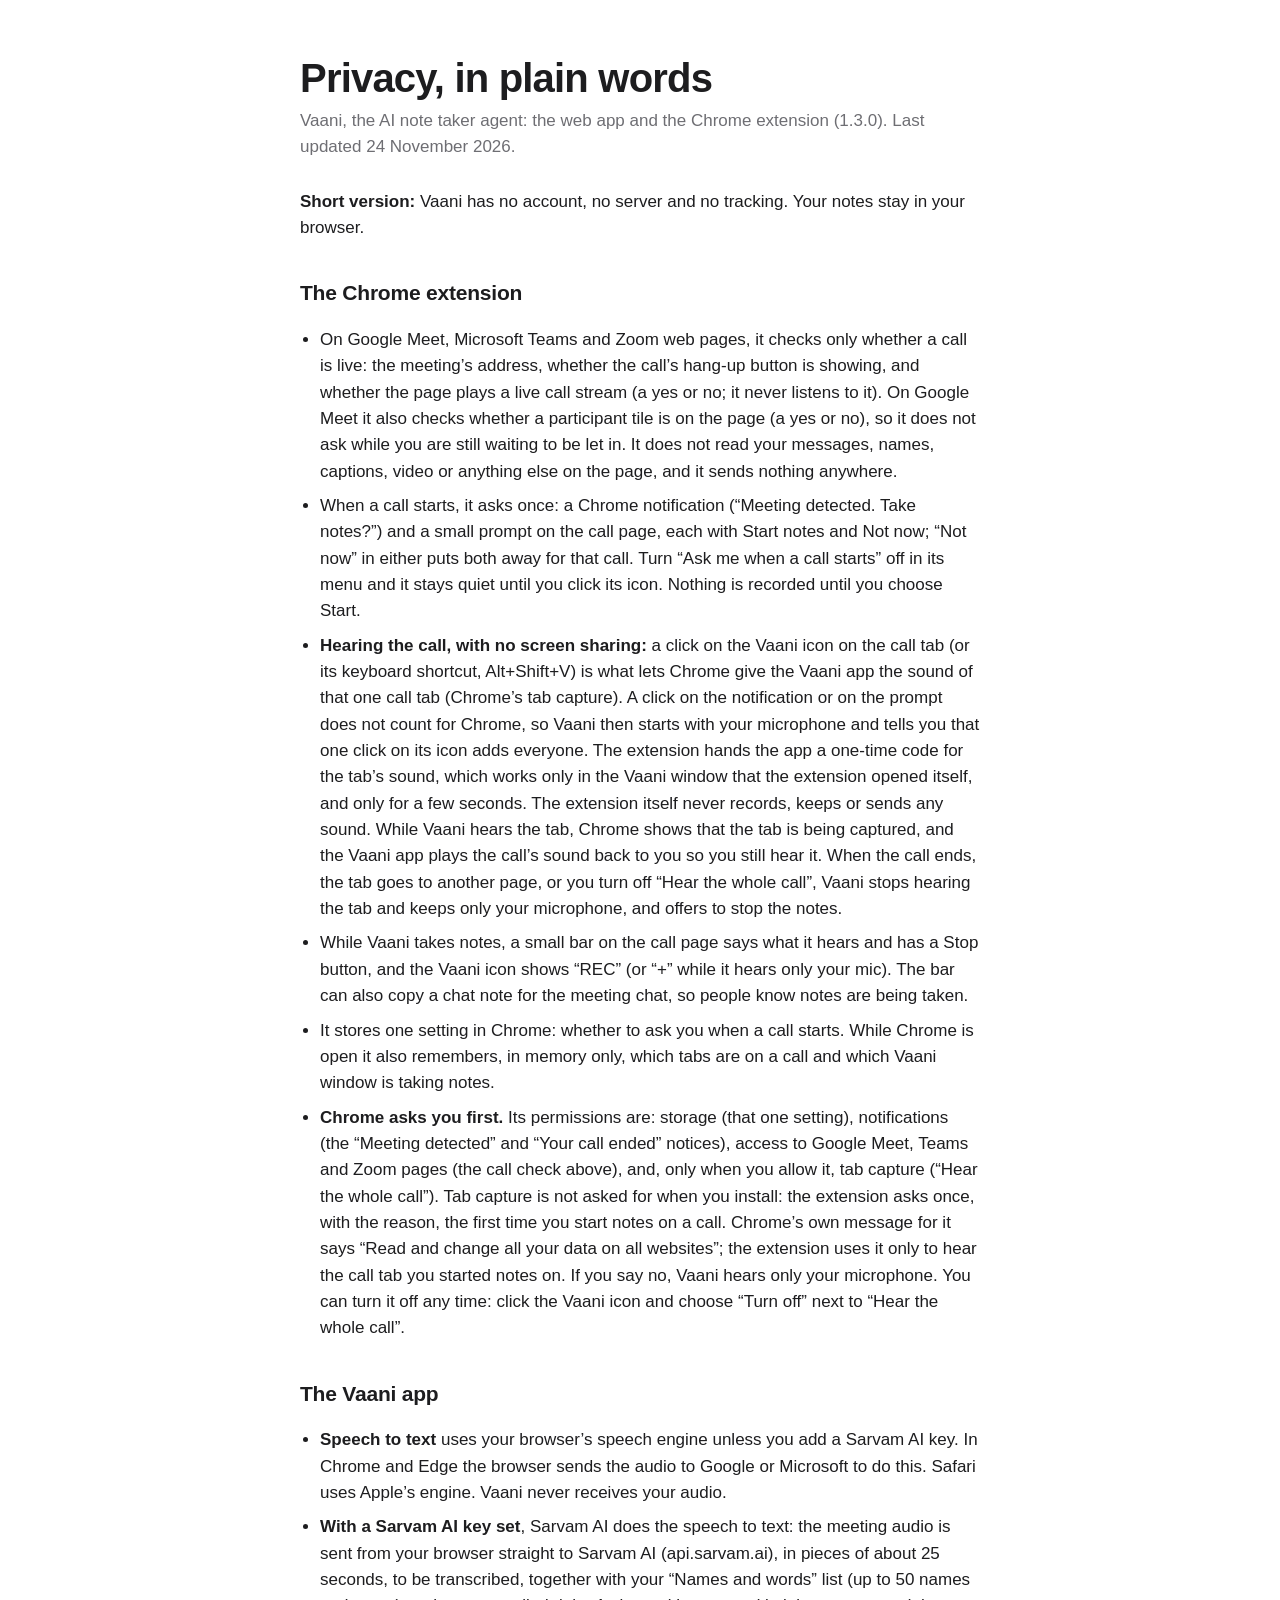
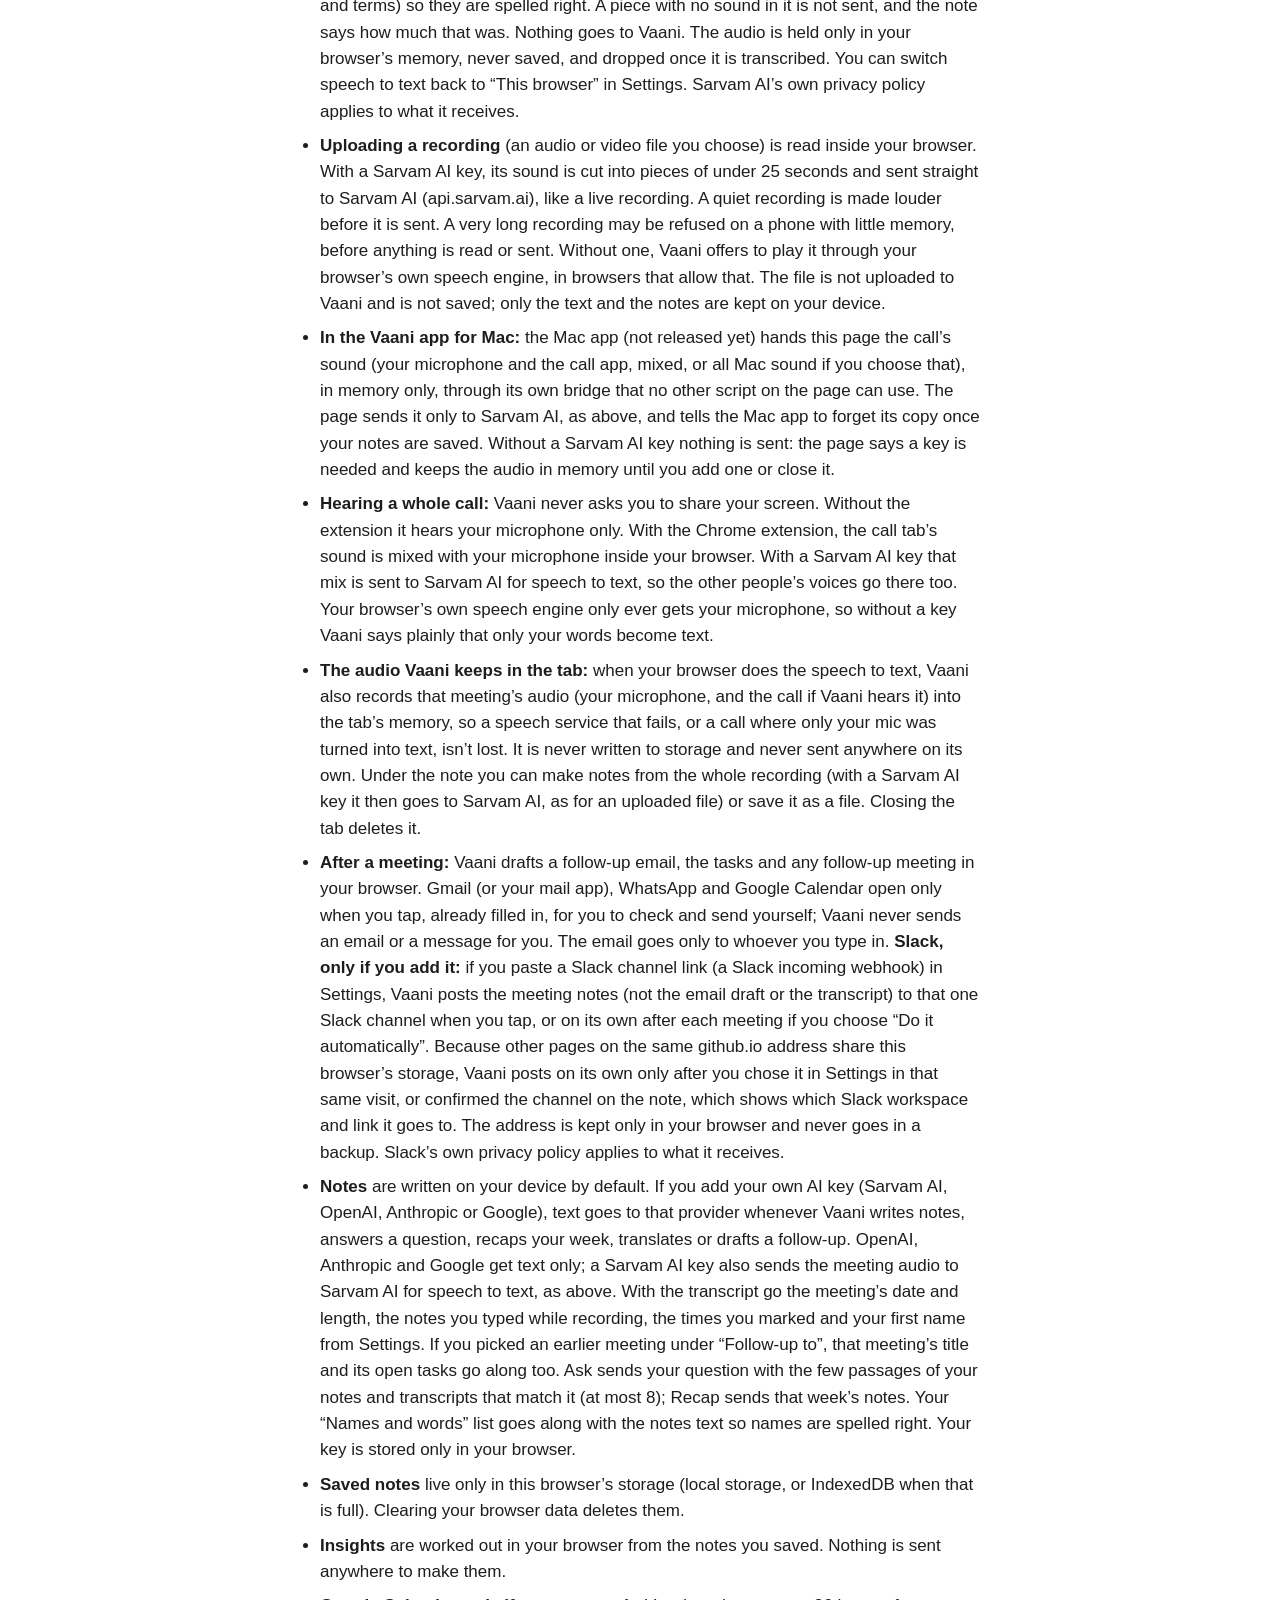
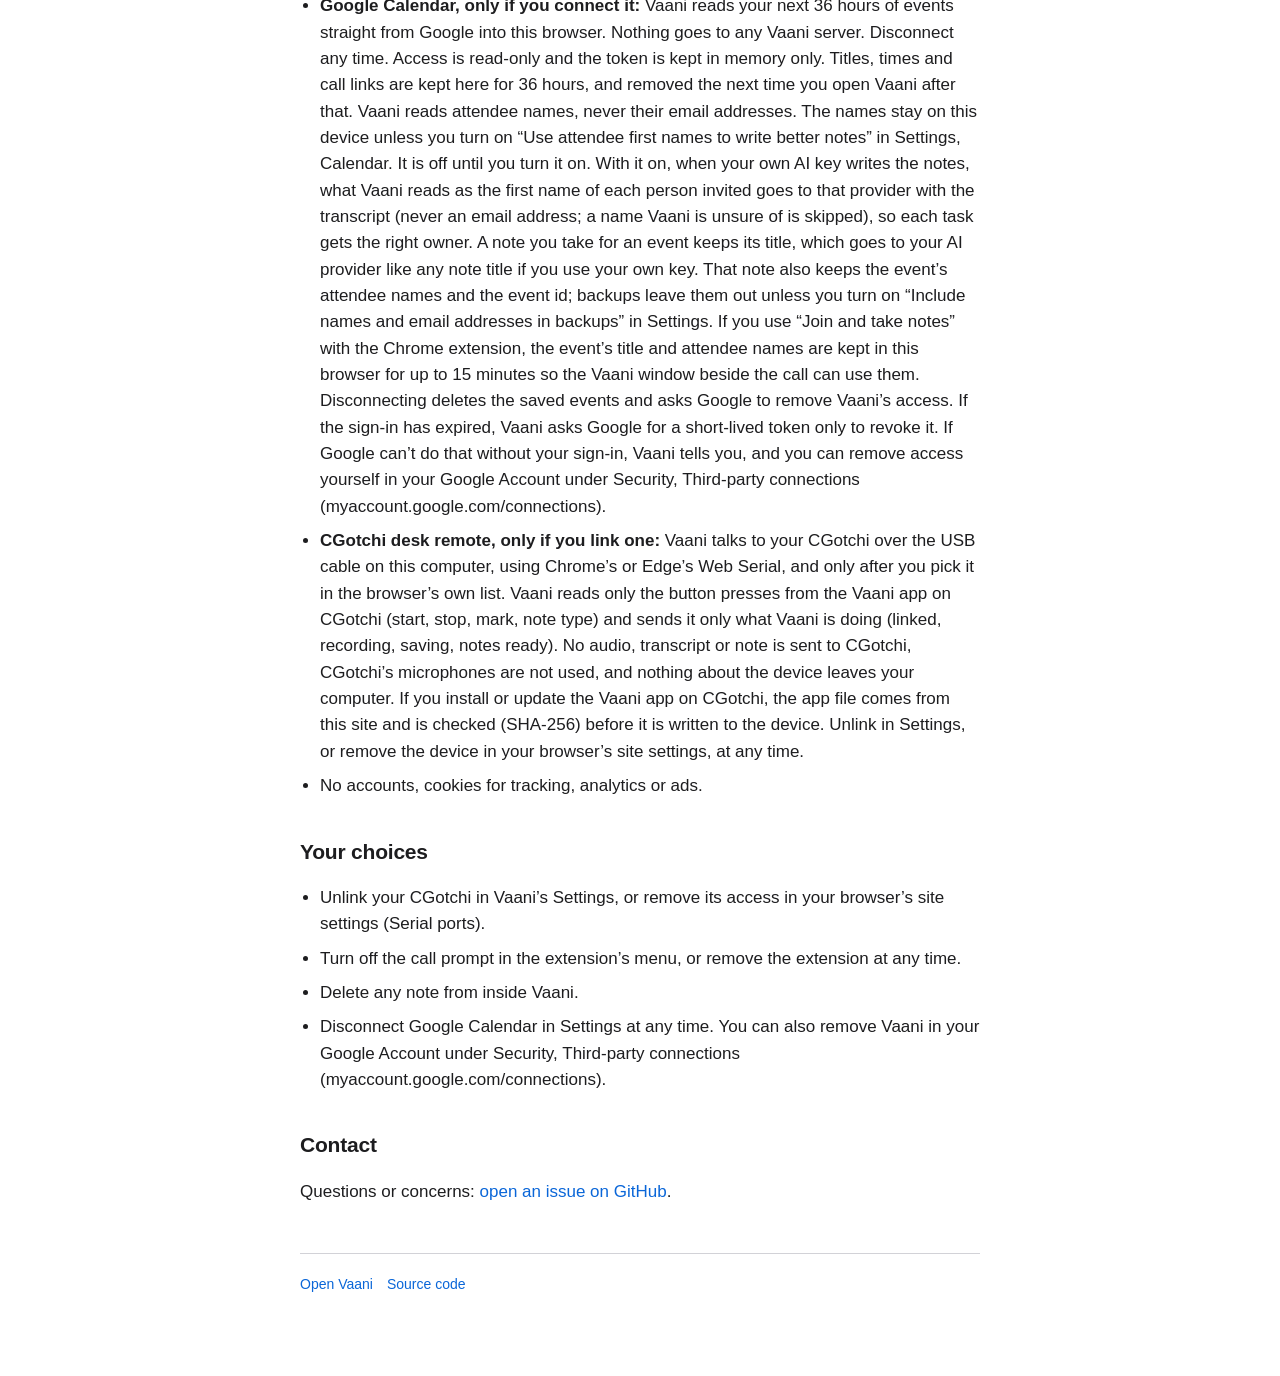
==== commit 21b04c97: "CGotchi: privacy + NOTICE + Apache licence text, note-ready for kept notes, copy fixes; app 50f41ad7" ====
--- a/privacy.html
+++ b/privacy.html
@@ -31,7 +31,7 @@
 <body>
 <main>
 <h1>Privacy, in plain words</h1>
-<p class="sub">Vaani, the AI note taker agent: the web app and the Chrome extension (1.3.0). Last updated 19 November 2026.</p>
+<p class="sub">Vaani, the AI note taker agent: the web app and the Chrome extension (1.3.0). Last updated 24 November 2026.</p>
 
 <p><b>Short version:</b> Vaani has no account, no server and no tracking. Your notes stay in your browser.</p>
 
@@ -58,11 +58,13 @@
 <li><b>Saved notes</b> live only in this browser’s storage (local storage, or IndexedDB when that is full). Clearing your browser data deletes them.</li>
 <li><b>Insights</b> are worked out in your browser from the notes you saved. Nothing is sent anywhere to make them.</li>
 <li><b>Google Calendar, only if you connect it:</b> Vaani reads your next 36 hours of events straight from Google into this browser. Nothing goes to any Vaani server. Disconnect any time. Access is read-only and the token is kept in memory only. Titles, times and call links are kept here for 36 hours, and removed the next time you open Vaani after that. Vaani reads attendee names, never their email addresses. The names stay on this device unless you turn on “Use attendee first names to write better notes” in Settings, Calendar. It is off until you turn it on. With it on, when your own AI key writes the notes, what Vaani reads as the first name of each person invited goes to that provider with the transcript (never an email address; a name Vaani is unsure of is skipped), so each task gets the right owner. A note you take for an event keeps its title, which goes to your AI provider like any note title if you use your own key. That note also keeps the event’s attendee names and the event id; backups leave them out unless you turn on “Include names and email addresses in backups” in Settings. If you use “Join and take notes” with the Chrome extension, the event’s title and attendee names are kept in this browser for up to 15 minutes so the Vaani window beside the call can use them. Disconnecting deletes the saved events and asks Google to remove Vaani’s access. If the sign-in has expired, Vaani asks Google for a short-lived token only to revoke it. If Google can’t do that without your sign-in, Vaani tells you, and you can remove access yourself in your Google Account under Security, Third-party connections (myaccount.google.com/connections).</li>
+<li><b>CGotchi desk remote, only if you link one:</b> Vaani talks to your CGotchi over the USB cable on this computer, using Chrome’s or Edge’s Web Serial, and only after you pick it in the browser’s own list. Vaani reads only the button presses from the Vaani app on CGotchi (start, stop, mark, note type) and sends it only what Vaani is doing (linked, recording, saving, notes ready). No audio, transcript or note is sent to CGotchi, CGotchi’s microphones are not used, and nothing about the device leaves your computer. If you install or update the Vaani app on CGotchi, the app file comes from this site and is checked (SHA-256) before it is written to the device. Unlink in Settings, or remove the device in your browser’s site settings, at any time.</li>
 <li>No accounts, cookies for tracking, analytics or ads.</li>
 </ul>
 
 <h2>Your choices</h2>
 <ul>
+<li>Unlink your CGotchi in Vaani’s Settings, or remove its access in your browser’s site settings (Serial ports).</li>
 <li>Turn off the call prompt in the extension’s menu, or remove the extension at any time.</li>
 <li>Delete any note from inside Vaani.</li>
 <li>Disconnect Google Calendar in Settings at any time. You can also remove Vaani in your Google Account under Security, Third-party connections (myaccount.google.com/connections).</li>
